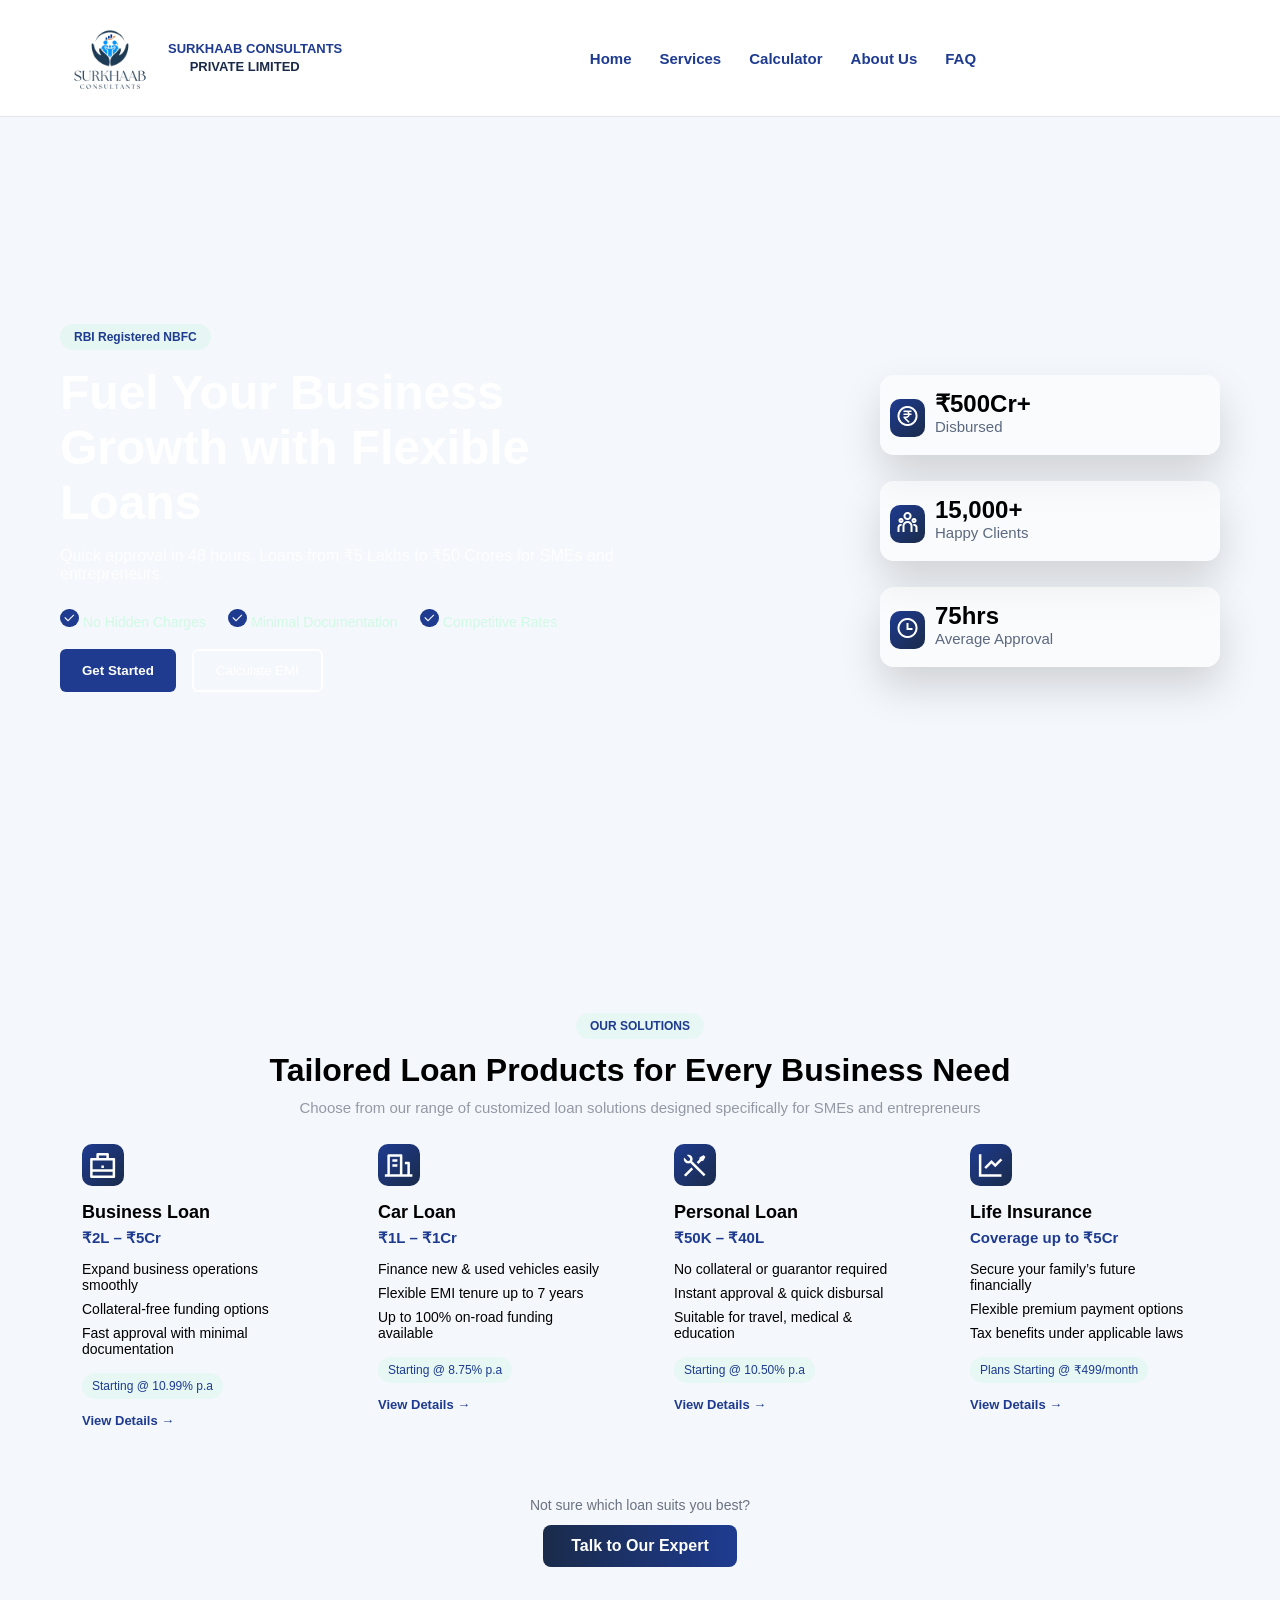
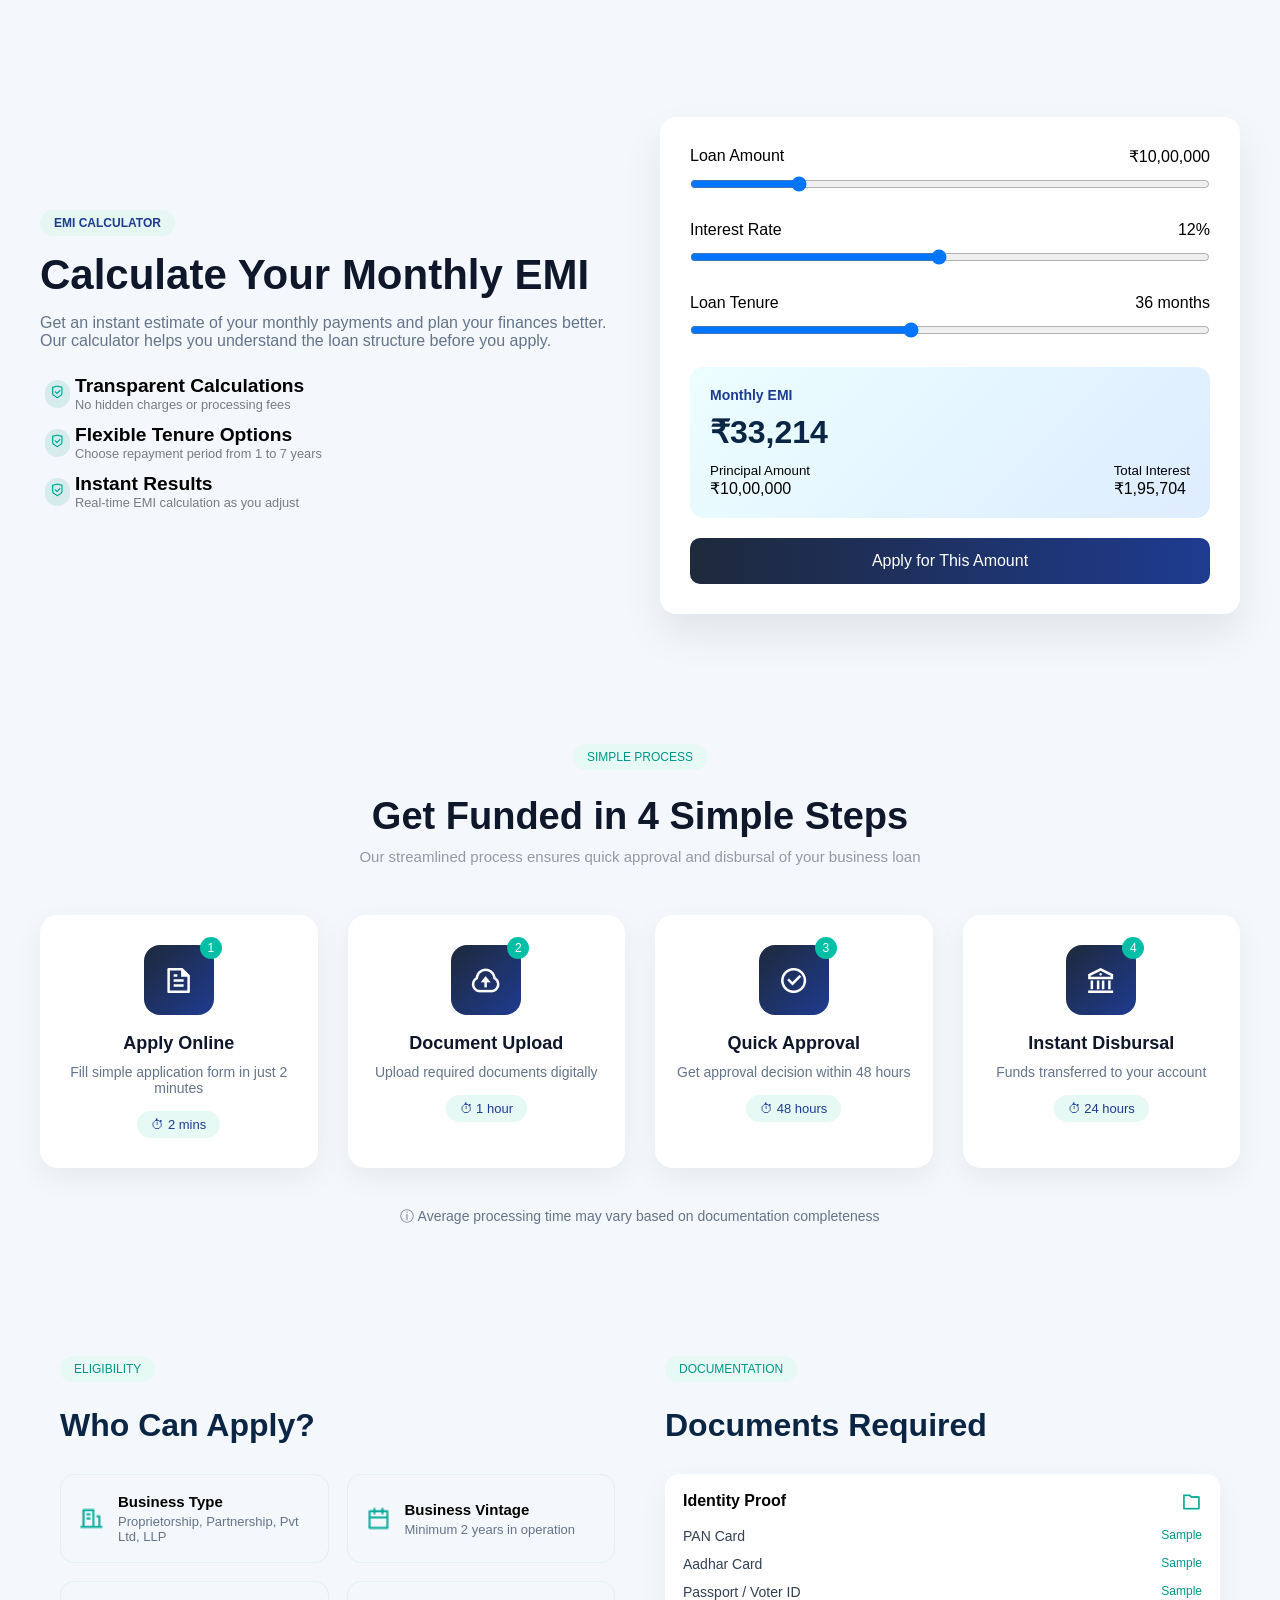
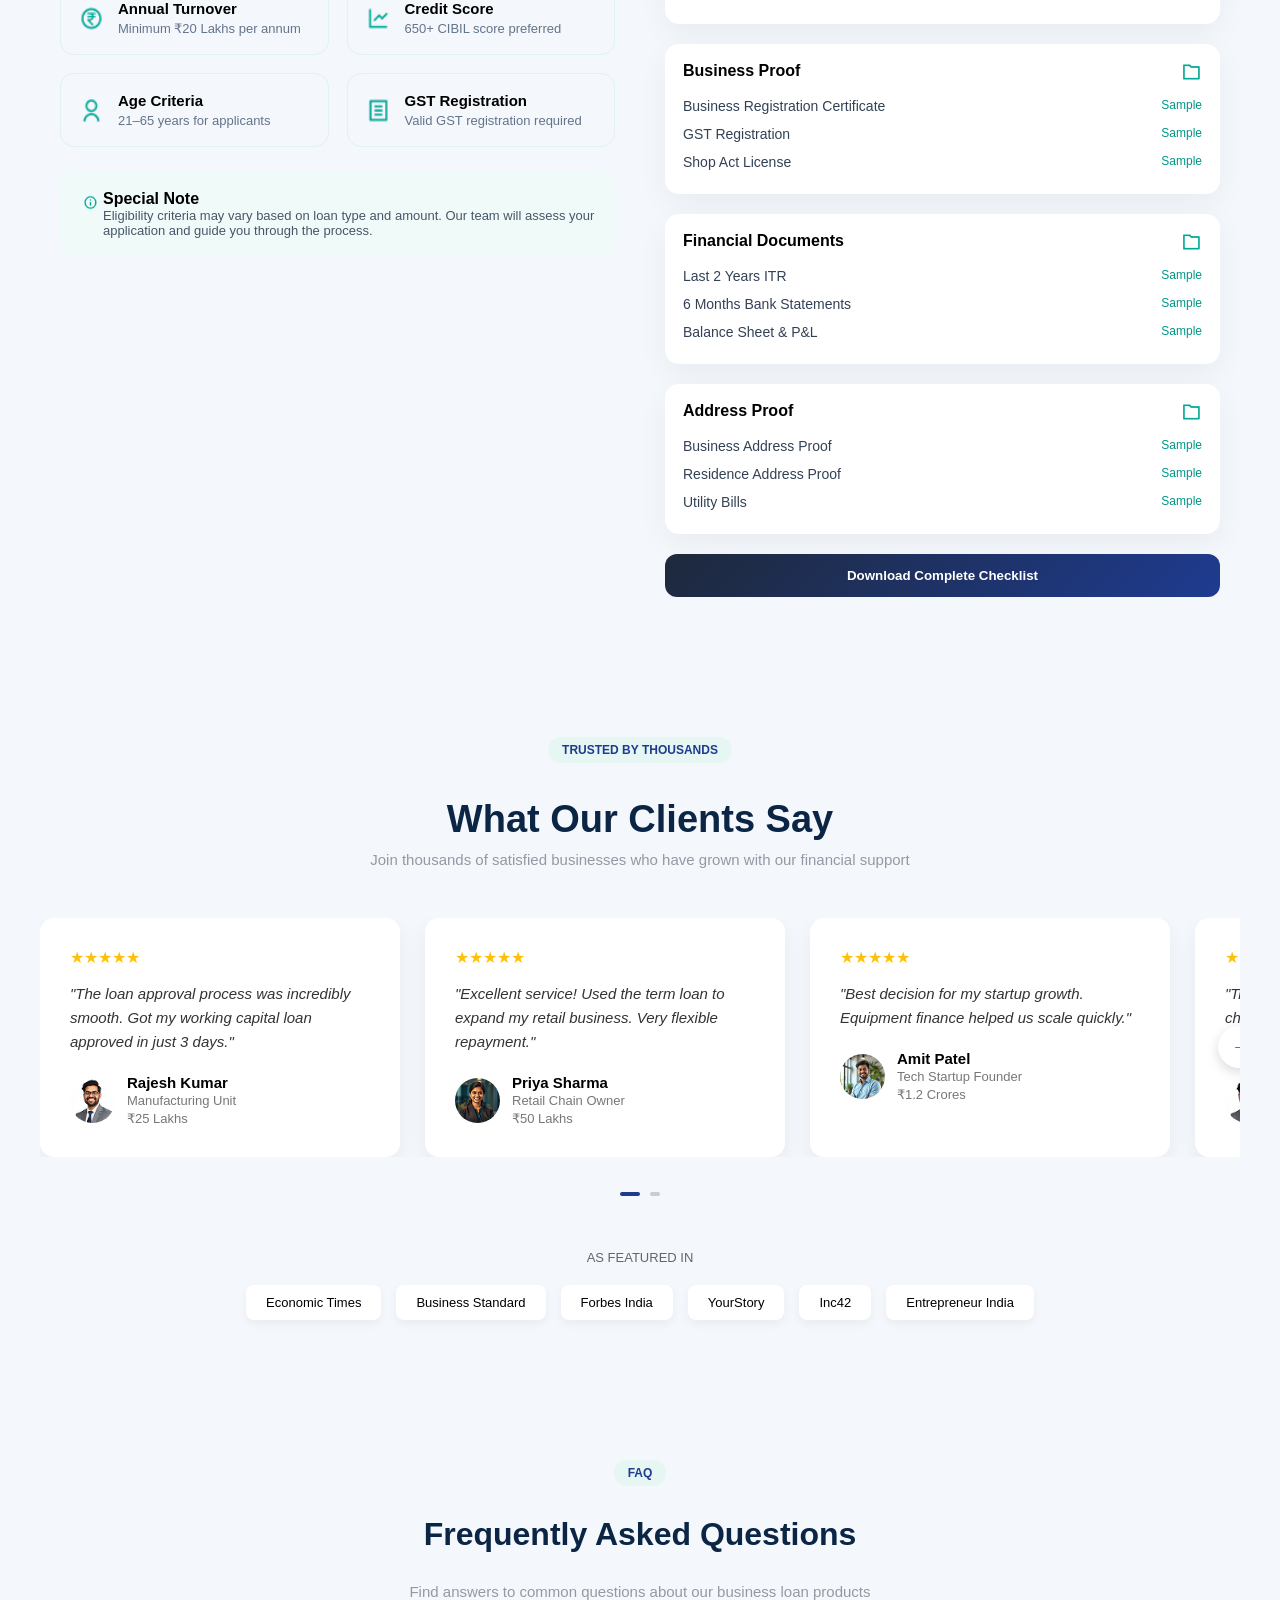
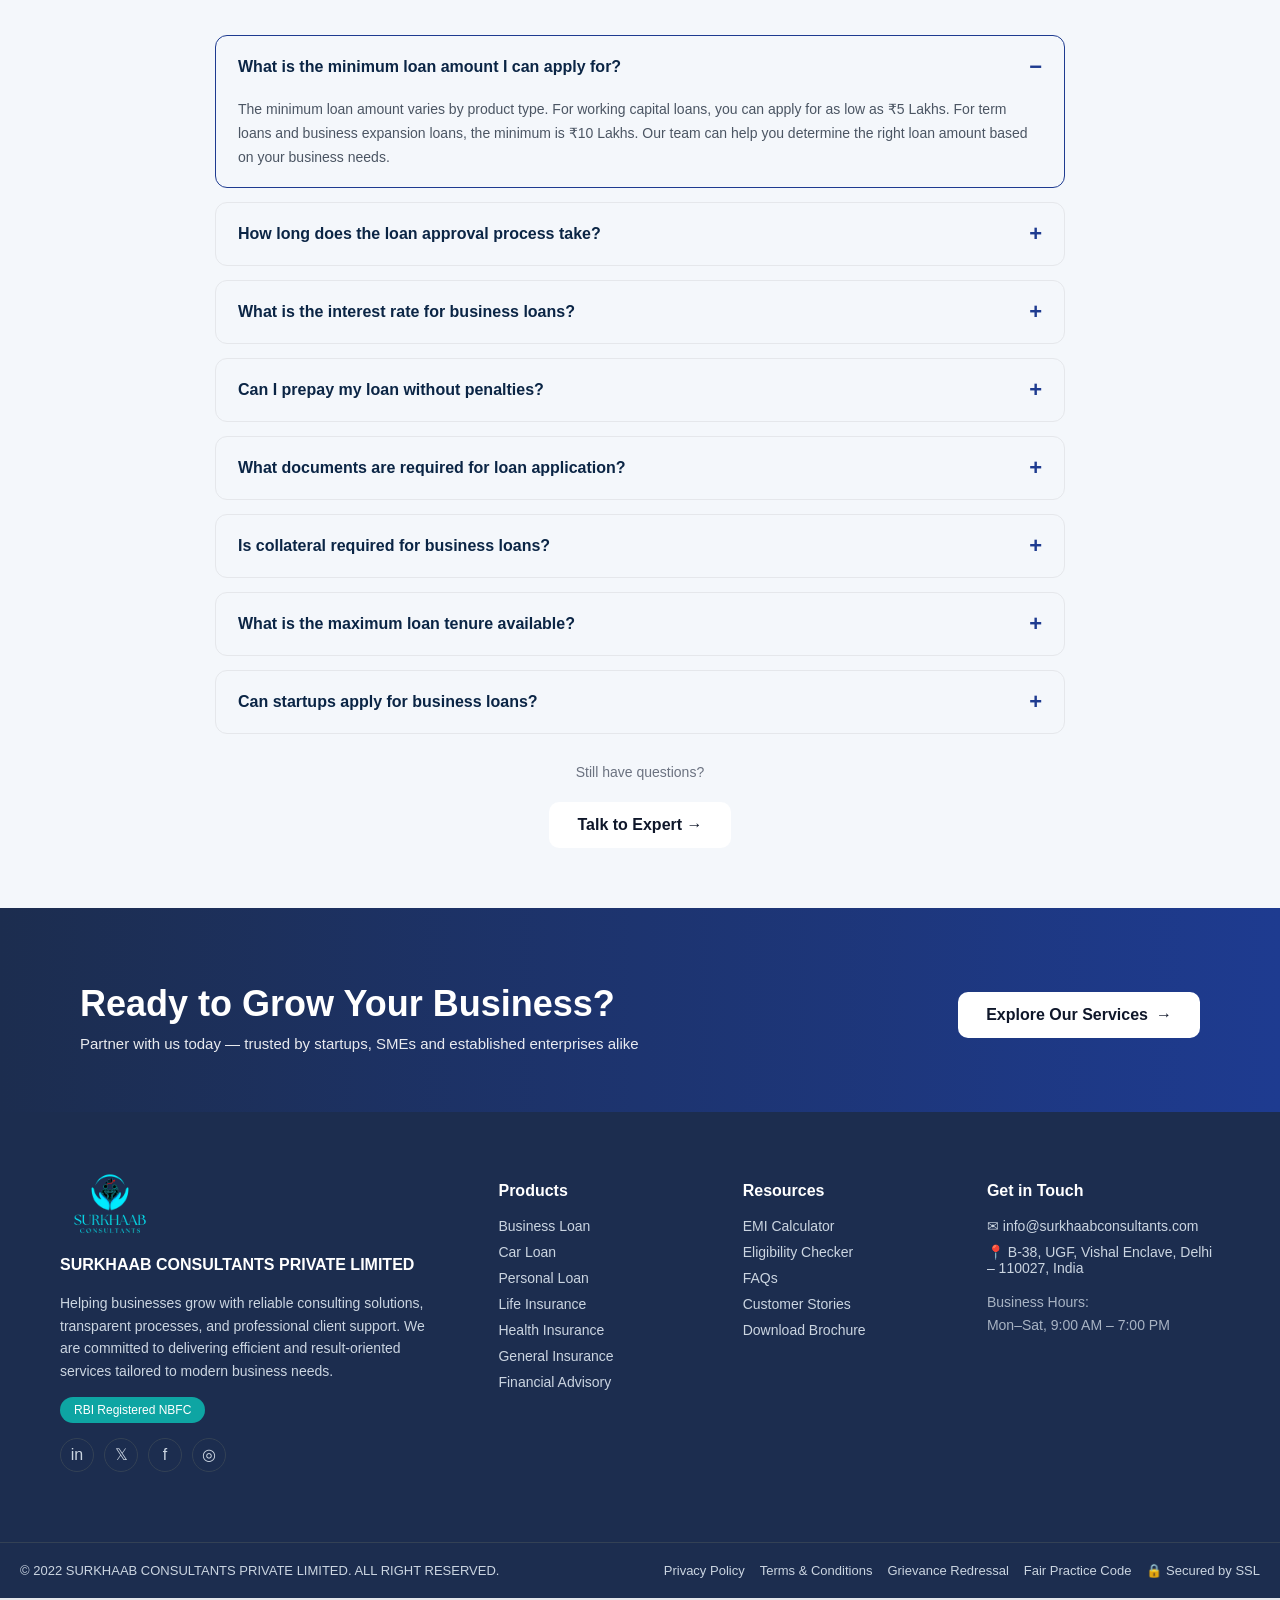
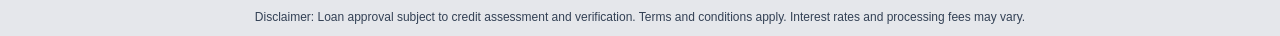
==== index.html @ 416f1494 "website deployed" ====
<!DOCTYPE html>
<html lang="en">
<head>
  <meta charset="UTF-8" />
  <meta name="viewport" content="width=device-width, initial-scale=1.0" />
  <!-- Primary SEO -->
  <title>Business Loans for SMEs in India | Quick Approval – Surkhaab Consultants</title>
  <meta name="description" content="Get instant business loans from ₹5 Lakhs to ₹50 Crores. RBI registered NBFC offering working capital, term loans & equipment finance with quick approval and minimal documentation." />
  <meta name="keywords" content="business loan, SME loan, working capital loan, term loan, equipment finance, RBI registered NBFC, instant business loan India" />
  <meta name="author" content="Surkhaab Consultants Private Limited" />
  <meta name="robots" content="index, follow" />

  <!-- Canonical -->
  <link rel="canonical" href="https://www.surkhaabconsultants.com/" />

  <!-- Open Graph (Facebook / LinkedIn) -->
  <meta property="og:title" content="Business Loans for SMEs | Quick Approval – Surkhaab Consultants" />
  <meta property="og:description" content="Flexible business loans with fast approval, competitive rates & transparent process. Apply online today." />
  <meta property="og:type" content="website" />
  <meta property="og:url" content="https://www.surkhaabconsultants.com/" />
  <meta property="og:image" content="https://www.surkhaabconsultants.com/img_res/Life_Insurance_1.png" />

  <!-- Twitter Card -->
  <meta name="twitter:card" content="summary_large_image" />
  <meta name="twitter:title" content="Business Loans for SMEs | Surkhaab Consultants" />
  <meta name="twitter:description" content="Loans from ₹5L to ₹50Cr with quick approval & minimal documents." />
  <meta name="twitter:image" content="https://www.surkhaabconsultants.com/img_res/Life_Insurance_1.png" />

  <link rel="icon" type="image/png" href="img_res/icons/Trust.png" />
  <link rel="apple-touch-icon" href="img_res/icons/Trust.png" />
  <link rel="stylesheet" href="style.css" />
</head>
<body>

<!-- NAVBAR -->
<header class="navbar">
  <div class="logo">
    <img src="img_res/Life_Insurance_Logo-removebg-preview.png" alt="Surkhaab Logo">
    <pre>SURKHAAB CONSULTANTS 
      <span>PRIVATE LIMITED</span></pre>
  </div>
  <nav class="nav-links" id="navLinks">
    <a href="index.html">Home</a>
    <a href="services.html">Services</a>
    <a href="index.html#emi-calculator">Calculator</a>
    <a href="about.html" >About Us</a>
    <a href="index.html#faq">FAQ</a>
  </nav>
  <div class="nav-actions"></div>
  <div class="menu-icon" onclick="toggleMenu()">☰</div>
</header>

<section class="hero">

  <!-- LEFT CONTENT -->
  <div class="hero-content">
    <span class="badge">RBI Registered NBFC</span>

    <h1>Fuel Your Business<br>Growth with Flexible Loans</h1>

    <p>
      Quick approval in 48 hours. Loans from ₹5 Lakhs to ₹50 Crores
      for SMEs and entrepreneurs.
    </p>

      <div class="features">
      <span><img class="tick-icon" src="img_res/icons/tick.png" alt="tick icon"> No Hidden Charges</span>
      <span><img class="tick-icon" src="img_res/icons/tick.png" alt="tick icon"> Minimal Documentation</span>
      <span><img class="tick-icon" src="img_res/icons/tick.png" alt="tick icon"> Competitive Rates</span>
    </div>
    <br>

    <div class="hero-buttons">
      <button class="btn-primary">Get Started</button>
      <a href="#emi-calculator">
        <button  class="btn-outline">Calculate EMI</button>
      </a>
      
    </div>

  
  </div>

  <!-- RIGHT STATS -->
  <div class="stats-wrapper">
  <div class="stat-card">
    <div class="stat-card-flex">
      <div class="stat-card-icon">
        <img src="img_res/icons/rupees.png" alt="Rupees icon">
      </div>
      <div class="stat-card-text">  <h2>₹500Cr+</h2>
        <p>Disbursed</p></div>
    </div>

    <div class="stat-popup">
      Total loan amount successfully disbursed
    </div>
  
  </div>

  <div class="stat-card">
    <div class="stat-card-flex">
      <div class="stat-card-icon">
        <img src="img_res/icons/peoples.png" alt="People icon">
      </div>
      <div class="stat-card-text">
      <h2>15,000+</h2>
      <p>Happy Clients</p></div>
    </div>

      <div class="stat-popup">Businesses funded across India</div>
    </div>


    <div class="stat-card">
    <div class="stat-card-flex">
      <div class="stat-card-icon">
        <img src="img_res/icons/clock.png" alt="Clock icon">
      </div>
      <div class="stat-card-text">
      <h2>75hrs</h2>
      <p>Average Approval</p></div>
    </div>

      <div class="stat-popup">Aerage time of approval</div>
    </div>
</div>
</section>
<!-- SOLUTIONS -->
<section class="solutions">

  <span class="section-badge">OUR SOLUTIONS</span>
  <h2>Tailored Loan Products for Every Business Need</h2>
  <p class="subtitle">
    Choose from our range of customized loan solutions designed specifically
    for SMEs and entrepreneurs
  </p>

  <div class="card-grid">

    <!-- CARD 1 -->
<a href="services.html" class="loan-card-link">
  <div class="loan-card">
    <div class="loan-icon">
      <img src="img_res/icons/work.png" alt="Work icon">
    </div>

    <h3>Business Loan</h3>
    <h4>₹2L – ₹5Cr</h4>

    <ul>
      <li>Expand business operations smoothly</li>
      <li>Collateral-free funding options</li>
      <li>Fast approval with minimal documentation</li>
    </ul>

    <span class="rate">Starting @ 10.99% p.a</span>
    <br>

    <span class="details">View Details →</span>

    <div class="hover-popup">
      Ideal for MSMEs, startups & business growth
    </div>
  </div>
</a>

<!-- CARD 2 -->
<a href="services.html" class="loan-card-link">
  <div class="loan-card">
    <div class="loan-icon">
      <img src="img_res/icons/bulding.png" alt="Building icon">
    </div>

    <h3>Car Loan</h3>
    <h4>₹1L – ₹1Cr</h4>

    <ul>
      <li>Finance new & used vehicles easily</li>
      <li>Flexible EMI tenure up to 7 years</li>
      <li>Up to 100% on-road funding available</li>
    </ul>

    <span class="rate">Starting @ 8.75% p.a</span>
    <br>

    <span class="details">View Details →</span>

    <div class="hover-popup">
      Drive home your dream car with easy EMIs
    </div>
  </div>
</a>

<!-- CARD 3 -->
<a href="services.html" class="loan-card-link">
  <div class="loan-card">
    <div class="loan-icon">
      <img src="img_res/icons/equipment.png" alt="Equipment icon">
    </div>

    <h3>Personal Loan</h3>
    <h4>₹50K – ₹40L</h4>

    <ul>
      <li>No collateral or guarantor required</li>
      <li>Instant approval & quick disbursal</li>
      <li>Suitable for travel, medical & education</li>
    </ul>

    <span class="rate">Starting @ 10.50% p.a</span>
    <br>

    <span class="details">View Details →</span>

    <div class="hover-popup">
      Meet personal financial needs without hassle
    </div>
  </div>
</a>

<!-- CARD 4 -->
<a href="services.html" class="loan-card-link">
  <div class="loan-card">
    <div class="loan-icon">
      <img src="img_res/icons/graph.png" alt="Graph icon">
    </div>

    <h3>Life Insurance</h3>
    <h4>Coverage up to ₹5Cr</h4>

    <ul>
      <li>Secure your family’s future financially</li>
      <li>Flexible premium payment options</li>
      <li>Tax benefits under applicable laws</li>
    </ul>

    <span class="rate">Plans Starting @ ₹499/month</span>
    <br>

    <span class="details">View Details →</span>

    <div class="hover-popup">
      Protect loved ones with comprehensive coverage
    </div>
  </div>
</a>
  </div>

  <p class="help-text">Not sure which loan suits you best?</p>
  <a href="mailto:info@surkhaabconsultants.com" class="expert-btn">Talk to Our Expert</a>

</section>

<!-- emi calculator -->

<section id="emi-calculator" class="emi-section">
  <div class="emi-container">

    <!-- LEFT CONTENT -->
    <div class="emi-left">
      <span class="badge">EMI CALCULATOR</span>
      <h1>Calculate Your Monthly EMI</h1>
      <p class="desc">
        Get an instant estimate of your monthly payments and plan your finances better. Our calculator helps you understand the loan structure before you apply.
      </p>

      <div class="features">
        <div class="features-card">
          <div class="features-icon"><img src="img_res/icons/shieldMark.png" alt="Shield icon"></div>
          <div class="features-text">
            <h5>Transparent Calculations</h5>
        <p>No hidden charges or processing fees</p>
          </div>
        </div>
      <div class="features-card">
          <div class="features-icon"><img src="img_res/icons/shieldMark.png" alt="Shield icon"></div>
          <div class="features-text">
            <h5>Flexible Tenure Options</h5>
        <p>Choose repayment period from 1 to 7 years</p>
          </div>
        </div>
        <div class="features-card">
          <div class="features-icon"><img src="img_res/icons/shieldMark.png" alt="Shield icon"></div>
          <div class="features-text">
            <h5>Instant Results</h5>
        <p>Real-time EMI calculation as you adjust</p>
          </div>
        </div>
      </div>
    </div>

    <!-- RIGHT CARD -->
    <div class="emi-card">

      <div class="slider-group">
        <label>Loan Amount <span id="loanAmountValue">₹10,00,000</span></label>
        <input type="range" min="" max="5000000" step="100" value="1000000" id="loanAmount">
      </div>

      <div class="slider-group">
        <label>Interest Rate <span id="interestValue">12%</span></label>
        <input type="range" min="1" max="24" step="0.1" value="12" id="interestRate">
      </div>

      <div class="slider-group">
        <label>Loan Tenure <span id="tenureValue">36 months</span></label>
        <input type="range" min="1" max="84" step="1" value="36" id="loanTenure">
      </div>

      <div class="result-box">
        <h3>Monthly EMI</h3>
        <h2 id="emiValue">₹33,214</h2>

        <div class="result-row">
          <div>
            <small>Principal Amount</small>
            <p id="principal">₹10,00,000</p>
          </div>
          <div>
            <small>Total Interest</small>
            <p id="totalInterest">₹1,95,704</p>
          </div>
        </div>
      </div>

      <button class="apply-btn">Apply for This Amount</button>

    </div>

  </div>
</section>
<!-- simple process -->
 <section class="process-section">
  <span class="tag">SIMPLE PROCESS</span>
  <h2>Get Funded in 4 Simple Steps</h2>
  <p class="subtitle">
    Our streamlined process ensures quick approval and disbursal of your business loan
  </p>

  <div class="steps-container">

    <div class="step-card">
      <div class="icon-box">
        <img src="img_res/icons/form.png" alt="Apply"/>
        <span class="step-num">1</span>
      </div>
      <h3>Apply Online</h3>
      <p>Fill simple application form in just 2 minutes</p>
      <span class="time">⏱ 2 mins</span>
    </div>

    <div class="step-card">
      <div class="icon-box">
        <img src="img_res/icons/cloud.png" alt="Upload"/>
        <span class="step-num">2</span>
      </div>
      <h3>Document Upload</h3>
      <p>Upload required documents digitally</p>
      <span class="time">⏱ 1 hour</span>
    </div>

    <div class="step-card">
      <div class="icon-box">
        <img src="img_res/icons/approve.png" alt="Approval"/>
        <span class="step-num">3</span>
      </div>
      <h3>Quick Approval</h3>
      <p>Get approval decision within 48 hours</p>
      <span class="time">⏱ 48 hours</span>
    </div>

    <div class="step-card">
      <div class="icon-box">
        <img src="img_res/icons/prefeitura_Digital.png" alt="Disbursal"/>
        <span class="step-num">4</span>
      </div>
      <h3>Instant Disbursal</h3>
      <p>Funds transferred to your account</p>
      <span class="time">⏱ 24 hours</span>
    </div>

  </div>

  <p class="note">
    ⓘ Average processing time may vary based on documentation completeness
  </p>
</section>

<!-- eligiblity & Documentation -->

<section id="eligibility" class="eligibility-docs">

  <!-- LEFT -->
  <div class="left">
    <span class="tag">ELIGIBILITY</span>
    <h2>Who Can Apply?</h2>

    <div class="grid">
      <div class="info-box">
        <img src="img_res/icons/building_green.png" alt="Building icon" />
        <div>
          <h4>Business Type</h4>
          <p>Proprietorship, Partnership, Pvt Ltd, LLP</p>
        </div>
      </div>

      <div class="info-box">
        <img src="img_res/icons/calender_green.png" alt="Calendar icon" />
        <div>
          <h4>Business Vintage</h4>
          <p>Minimum 2 years in operation</p>
        </div>
      </div>

      <div class="info-box">
        <img src="img_res/icons/rupees_green.png" alt="Rupees icon" />
        <div>
          <h4>Annual Turnover</h4>
          <p>Minimum ₹20 Lakhs per annum</p>
        </div>
      </div>

      <div class="info-box">
        <img src="img_res/icons/graph_green.png" alt="Graph icon" />
        <div>
          <h4>Credit Score</h4>
          <p>650+ CIBIL score preferred</p>
        </div>
      </div>

      <div class="info-box">
        <img src="img_res/icons/profile_green.png" alt="Profile icon" />
        <div>
          <h4>Age Criteria</h4>
          <p>21–65 years for applicants</p>
        </div>
      </div>

      <div class="info-box">
        <img src="img_res/icons/form_green.png" alt="Form icon" />
        <div>
          <h4>GST Registration</h4>
          <p>Valid GST registration required</p>
        </div>
      </div>
    </div>

    <div class="special-note">
       <img src="img_res/icons/info_green.png" alt="Info icon" />
      <div>
        <strong>Special Note</strong>
      <p>
        Eligibility criteria may vary based on loan type and amount.
        Our team will assess your application and guide you through the process.
      </p>
      </div>
    </div>
  </div>

  <!-- RIGHT -->
  <div class="right">
    <span class="tag">DOCUMENTATION</span>
    <h2>Documents Required</h2>

    <div class="doc-box">
      <div class="doc-head">
        <h4>Identity Proof</h4>
        <img src="img_res/icons/folder_green.png" alt="Folder icon">
      </div>
      <ul>
        <li>PAN Card <a>Sample</a></li>
        <li>Aadhar Card <a>Sample</a></li>
        <li>Passport / Voter ID <a>Sample</a></li>
      </ul>
    </div>

    <div class="doc-box">
      <div class="doc-head">
        <h4>Business Proof</h4>
        <img src="img_res/icons/folder_green.png" alt="Folder icon">
      </div>
      <ul>
        <li>Business Registration Certificate <a>Sample</a></li>
        <li>GST Registration <a>Sample</a></li>
        <li>Shop Act License <a>Sample</a></li>
      </ul>
    </div>

    <div class="doc-box">
      <div class="doc-head">
        <h4>Financial Documents</h4>
        <img src="img_res/icons/folder_green.png" alt="Folder icon">
      </div>
      <ul>
        <li>Last 2 Years ITR <a>Sample</a></li>
        <li>6 Months Bank Statements <a>Sample</a></li>
        <li>Balance Sheet & P&L <a>Sample</a></li>
      </ul>
    </div>

    <div class="doc-box">
      <div class="doc-head">
        <h4>Address Proof</h4>
        <img src="img_res/icons/folder_green.png" alt="Folder icon">
      </div>
      <ul>
        <li>Business Address Proof <a>Sample</a></li>
        <li>Residence Address Proof <a>Sample</a></li>
        <li>Utility Bills <a>Sample</a></li>
      </ul>
    </div>

    <button class="download-btn">Download Complete Checklist</button>
  </div>

</section>

<!-- clients -->
<section class="testimonials">
  <span class="badge">TRUSTED BY THOUSANDS</span>
  <h2>What Our Clients Say</h2>
  <p class="subtitle">
    Join thousands of satisfied businesses who have grown with our financial support
  </p>

  <div class="slider-container">
    <button class="nav prev">&#8592;</button>

    <div class="slider" id="slider"></div>

    <button class="nav next">&#8594;</button>
  </div>

  <div class="dots" id="dots"></div>

  <p class="featured">AS FEATURED IN</p>
  <div class="logos">
    <span>Economic Times</span>
    <span>Business Standard</span>
    <span>Forbes India</span>
    <span>YourStory</span>
    <span>Inc42</span>
    <span>Entrepreneur India</span>
  </div>
</section>

<!-- faq -->
 <section id="faq" class="faq-section">
  <span class="badge">FAQ</span>
  <h2>Frequently Asked Questions</h2>
  <p class="subtitle">
    Find answers to common questions about our business loan products
  </p>

  <div class="faq-container">

    <!-- FAQ ITEM -->
    <div class="faq-item active">
      <div class="faq-question">
        <h4>What is the minimum loan amount I can apply for?</h4>
        <span class="icon">−</span>
      </div>
      <div class="faq-answer">
        <p>
          The minimum loan amount varies by product type. For working capital loans,
          you can apply for as low as ₹5 Lakhs. For term loans and business expansion loans,
          the minimum is ₹10 Lakhs. Our team can help you determine the right loan amount
          based on your business needs.
        </p>
      </div>
    </div>

    <div class="faq-item">
      <div class="faq-question">
        <h4>How long does the loan approval process take?</h4>
        <span class="icon">+</span>
      </div>
      <div class="faq-answer">
        <p>
          Our streamlined process ensures quick approval. Once you submit your complete
          application with all required documents, you can expect an approval decision
          within 48 hours. After approval, funds are typically disbursed within 24 hours.
        </p>
      </div>
    </div>

    <div class="faq-item">
      <div class="faq-question">
        <h4>What is the interest rate for business loans?</h4>
        <span class="icon">+</span>
      </div>
      <div class="faq-answer">
        <p>
          Interest rates start from 11.5% p.a. and vary based on factors such as loan amount,
          tenure, business profile, credit score, and financial health.
        </p>
      </div>
    </div>

    <div class="faq-item">
      <div class="faq-question">
        <h4>Can I prepay my loan without penalties?</h4>
        <span class="icon">+</span>
      </div>
      <div class="faq-answer">
        <p>
          Yes, prepayment options are available. Charges (if any) depend on the loan product
          and tenure. Our team will clearly communicate applicable terms.
        </p>
      </div>
    </div>

    <div class="faq-item">
      <div class="faq-question">
        <h4>What documents are required for loan application?</h4>
        <span class="icon">+</span>
      </div>
      <div class="faq-answer">
        <p>
          Documents typically include identity proof, address proof, business registration,
          GST details, bank statements, and financial statements.
        </p>
      </div>
    </div>

    <div class="faq-item">
      <div class="faq-question">
        <h4>Is collateral required for business loans?</h4>
        <span class="icon">+</span>
      </div>
      <div class="faq-answer">
        <p>
          Some loan products are collateral-free, while others may require collateral
          depending on loan size and risk profile.
        </p>
      </div>
    </div>

    <div class="faq-item">
      <div class="faq-question">
        <h4>What is the maximum loan tenure available?</h4>
        <span class="icon">+</span>
      </div>
      <div class="faq-answer">
        <p>
          Loan tenure can range from 1 year to 7 years depending on the loan product.
        </p>
      </div>
    </div>

    <div class="faq-item">
      <div class="faq-question">
        <h4>Can startups apply for business loans?</h4>
        <span class="icon">+</span>
      </div>
      <div class="faq-answer">
        <p>
          Yes, startups with minimum operational history and financial stability
          can apply for eligible loan products.
        </p>
      </div>
    </div>

  </div>

  <p class="help-text">Still have questions?</p>
  <a href="mailto:info@surkhaabconsultants.com" class="cta-btn">Talk to Expert →</a>
</section>

<!-- CTA -->
<section class="cta-section">
  <div class="cta-content">
    <h2>Ready to Grow Your Business?</h2>
    <p>Partner with us today — trusted by startups, SMEs and established enterprises alike</p>
  </div>
  <div class="cta-action">
    <a href="services.html" class="cta-btn">Explore Our Services <span>→</span></a>
  </div>
</section>

<!-- FOOTER -->
<footer class="footer">
  <div class="footer-top">

    <!-- ABOUT -->
    <div class="footer-col">
      <img src="img_res/Life_Insurance_1.png" class="footer-logo" alt="Logo">
      <h4>SURKHAAB CONSULTANTS PRIVATE LIMITED</h4>
      <p>
        Helping businesses grow with reliable consulting solutions, transparent processes, and professional 
        client support. We are committed to delivering efficient and result-oriented services tailored to 
        modern business needs.
      </p>
      <span class="nbfc-badge">RBI Registered NBFC</span>

      <div class="social-icons">
        <a href="#">in</a>
        <a href="#">𝕏</a>
        <a href="#">f</a>
        <a href="#">◎</a>
      </div>
    </div>

    <!-- PRODUCTS -->
    <div class="footer-col">
      <h4>Products</h4>
      <ul>
        <li><a href="services.html">Business Loan</a></li>
        <li><a href="services.html">Car Loan</a></li>
        <li><a href="services.html">Personal Loan</a></li>
        <li><a href="services.html">Life Insurance</a></li>
        <li><a href="services.html">Health Insurance</a></li>
        <li><a href="services.html">General Insurance</a></li>
        <li><a href="services.html">Financial Advisory</a></li>
      </ul>
    </div>

    <!-- RESOURCES -->
    <div class="footer-col">
      <h4>Resources</h4>
      <ul>
        <li><a href="index.html#emi-calculator">EMI Calculator</a></li>
        <li><a href="#">Eligibility Checker</a></li>
        <li><a href="index.html#faq">FAQs</a></li>
        <li><a href="#">Customer Stories</a></li>
        <li><a href="#">Download Brochure</a></li>
      </ul>
    </div>

    <!-- CONTACT -->
    <div class="footer-col">
      <h4>Get in Touch</h4>
      <ul class="contact">
        <li><a href="mailto:info@surkhaabconsultants.com">✉ info@surkhaabconsultants.com</a></li>
        <li>📍 B-38, UGF, Vishal Enclave,
Delhi – 110027, India</li>
      </ul>

      <p class="hours">
        Business Hours:<br>
        Mon–Sat, 9:00 AM – 7:00 PM
      </p>
    </div>

  </div>

  <!-- FOOTER BOTTOM -->
  <div class="footer-bottom">
    <p>© 2022 SURKHAAB CONSULTANTS PRIVATE LIMITED. ALL RIGHT RESERVED.</p>

    <div class="footer-links">
      <a href="privacy-policy.html">Privacy Policy</a>
      <a href="services.html?service=advisory">Terms & Conditions</a>
      <a href="#">Grievance Redressal</a>
      <a href="#">Fair Practice Code</a>
      <span>🔒 Secured by SSL</span>
    </div>
  </div>

  <div class="disclaimer">
    Disclaimer: Loan approval subject to credit assessment and verification.
    Terms and conditions apply. Interest rates and processing fees may vary.
  </div>
</footer>




<script src="script.js"></script>
<script src="emicalculator.js"></script>
<script src="testimonial.js"></script>
<script src="faq.js"></script>
</body>
</html>
---- style.css ----
:root {
  --primary-color: #1e3b90;
  --secondary-color: #1a2b4a;
  
  --white: #ffffff;
  --black:#000000;
}

/* RESET */
* {
  margin: 0;
  padding: 0;
  box-sizing: border-box;
  font-family: "Segoe UI", sans-serif;
}

body {
  background: #f4f7fb;
}

/* NAVBAR */
    .navbar {
      padding: 8px 60px;
      display: flex; align-items: center; justify-content: space-between;
      position: sticky; top: 0; z-index: 1000;
      backdrop-filter: blur(6px);
      background: rgba(255,255,255,0.95);
      box-shadow: 0 1px 0 rgba(0,0,0,0.07);
    }
    .logo { color: var(--primary-color); font-size: 18px; font-weight: 700; display: flex; align-items: center; gap: 8px; }
    .logo img { width: 100px; }
    .logo pre { font-family: "Segoe UI", sans-serif; font-size: 13px; line-height: 1.4; }
    .logo span { color: var(--secondary-color); }
    .nav-links { display: flex; align-items: center; }
    .nav-links a { color: var(--primary-color); margin: 0 14px; text-decoration: none; font-size: 15px; font-weight: 600; transition: color 0.3s; }
    .nav-links a:hover { color: var(--secondary-color); }
    .nav-links a.active { border-bottom: 2px solid var(--primary-color); padding-bottom: 2px; }
    .nav-actions { display: flex; gap: 16px; }
    .menu-icon { display: none; font-size: 26px; color: var(--primary-color); cursor: pointer; }
    @media (max-width: 900px) {
      .navbar { padding: 8px 24px; }
      .nav-links { position: absolute; top: 70px; left: 0; width: 100%; background: var(--white); flex-direction: column; align-items: center; display: none; padding: 20px 0; box-shadow: 0 8px 20px rgba(0,0,0,0.1); }
      .nav-links a { margin: 12px 0; font-size: 16px; }
      .nav-links.active { display: flex; }
      .nav-actions { display: none; }
      .menu-icon { display: block; }
    }

/* HERO */
.hero {
  min-height: 90vh;
  background: linear-gradient(
      rgba(0, 0, 0, 0.5)
    ),
    url("img_res/hero.jpg")
      center/cover no-repeat;

  padding: 80px 60px;
  display: flex;
  justify-content: space-between;
  align-items: center;
  color: white;
}

.hero-content {
  max-width: 600px;
}

.badge {
  background: var(--primary-color);
  padding: 6px 14px;
  border-radius: 20px;
  display: inline-block;
  margin-bottom: 20px;
  font-size: 14px;
}

.hero h1 {
  font-size: 48px;
  margin-bottom: 16px;
}

.hero p {
  opacity: 0.9;
  margin-bottom: 26px;
}

.hero-buttons {
  display: flex;
  gap: 16px;
  margin-bottom: 26px;
}

.btn-primary {
  background: var(--primary-color);
  color: white;
  padding: 12px 22px;
  border-radius: 6px;
  border: none;
  font-weight: 600;
}

.btn-outline {
  background: transparent;
  border: 2px solid white;
  color: white;
  padding: 12px 22px;
  border-radius: 6px;
}

.features span {
  margin-right: 18px;
  font-size: 14px;
  color: #d1fae5;
}

.features .tick-icon{
    background-color: var(--primary-color);
    border-radius: 10px;
    padding: 2px;
    align-items: center;
}

/*  STATS  */
.stats-wrapper {
  display: flex;
  flex-direction: column;
  gap: 26px;
}

.stat-card {
 background-color:#ffffff80 ;
  color: var(--secondary-color);
  width: 340px;
  height: 80px;
  border-radius: 14px;
  position: relative;
  box-shadow: 0 20px 40px rgba(0, 0, 0, 0.15);
  transition: transform 0.3s ease;
}

.stat-card:hover {
  transform: translateY(-6px);
}

.stat-card-flex{
    display: flex;
    justify-content: start;
    align-items: center;
}

.stat-card-icon{
     background: linear-gradient(
    135deg,
    var(--primary-color),
    var(--secondary-color)
  );
    padding: 5px;
    margin: 10px;
    border-radius: 10px;
}

/* .stat-card-text{
    padding: 5px;
    margin-top: 15px;

} */
.stat-card h2 {
  font-size: 1.5rem;
  margin-bottom: -0px;
  color: var(--black);
}

.stat-card p {
  font-size: 1rem;
  opacity: 0.7;
}

/* POPUP */
.stat-popup {
  position: absolute;
}

.stat-card-icon{
    background-color: var(--primary-color);
}

.stat-card h3 {
  font-size: 30px;
  color: var(--primary-color);
}

.stat-card p {
  font-size: 15px;
  opacity: 0.7;
}

/* POPUP */
.stat-popup {
  position: absolute;
  right: 105%;
  top: 50%;
  transform: translateY(-50%);
  background: var(--secondary-color);
  color: white;
  padding: 10px 14px;
  border-radius: 8px;
  font-size: 13px;
  white-space: nowrap;
  opacity: 0;
  pointer-events: none;
  transition: 0.3s;
}

.stat-card:hover .stat-popup {
  opacity: 1;
}


/* solution */

/* SECTION */
.solutions {
  text-align: center;
  padding: 90px 60px;
}

.section-badge {
  background: #e6f7f4;
  color: var(--primary-color);
  padding: 6px 14px;
  border-radius: 20px;
  font-size: 12px;
  font-weight: 600;
}

.solutions h2 {
  margin: 18px 0 10px;
  font-size: 32px;
  color: var(--secondary);
}

.subtitle {
  font-size: 15px;
  opacity: 0.7;
  max-width: 650px;
  margin: 0 auto 50px;
}

/* GRID */
.card-grid {
  display: grid;
  grid-template-columns: repeat(4, 1fr);
  gap: 24px;
  margin-bottom: 40px;
}

/* CARD */
a{
  text-decoration: none;
  color: inherit;
  display: block;
}
.loan-card {
  background: var(--light);
  border-radius: 14px;
  padding: 28px 22px;
  text-align: left;
  position: relative;
  transition: transform 0.3s ease, box-shadow 0.3s ease;
}

.loan-card:hover {
  transform: translateY(-8px);
  box-shadow: 0 25px 45px rgba(0, 0, 0, 0.1);
}

.loan-icon {
  background: linear-gradient(
    135deg,
    var(--primary-color),
    var(--secondary-color)
  );
  width: 42px;
  height: 42px;
  border-radius: 10px;
  display: flex;
  align-items: center;
  justify-content: center;
  margin-bottom: 16px;
  font-size: 20px;
}

.loan-card h3 {
  font-size: 18px;
  margin-bottom: 6px;
  color: var(--secondary);
}

.loan-card h4 {
  font-size: 15px;
  color: var(--primary-color);
  margin-bottom: 14px;
}

.loan-card ul {
  list-style: none;
  font-size: 14px;
  margin-bottom: 16px;
}

.loan-card ul li {
  margin-bottom: 8px;
}

.rate {
  background: #e6f7f4;
  color: var(--primary-color);
  padding: 6px 10px;
  font-size: 12px;
  border-radius: 20px;
  display: inline-block;
  margin-bottom: 12px;
}

.details {
  display: inline-block;
  font-size: 13px;
  color: var(--primary-color);
  text-decoration: none;
  font-weight: 600;
}

/* HOVER POPUP */
.hover-popup {
  position: absolute;
  bottom: 110%;
  left: 50%;
  transform: translateX(-50%);
  background: var(--secondary);
  color: white;
  padding: 10px 14px;
  border-radius: 8px;
  font-size: 13px;
  white-space: nowrap;
  opacity: 0;
  pointer-events: none;
  transition: 0.3s ease;
}

.loan-card:hover .hover-popup {
  opacity: 1;
}

/* FOOTER CTA */
.help-text {
  margin-bottom: 12px;
  font-size: 14px;
}

.expert-btn {
  display: inline-block;
  background: linear-gradient(
    to right,
    var(--secondary-color),
    var(--primary-color)
  );
  color: white;
  border: none;
  padding: 12px 28px;
  border-radius: 8px;
  font-weight: 600;
  text-decoration: none;
  cursor: pointer;
}

/* RESPONSIVE */
@media (max-width: 1000px) {
  .card-grid {
    grid-template-columns: repeat(2, 1fr);
  }
}

@media (max-width: 600px) {
  .card-grid {
    grid-template-columns: 1fr;
  }
}


/* emi calculator */

.emi-section {
  padding: 60px 20px;
}

.emi-container {
  max-width: 1200px;
  margin: auto;
  display: grid;
  grid-template-columns: 1fr 1fr;
  gap: 40px;
  align-items: center;
}

.badge {
  background: #e0f7f4;
  color: (var(--primary-color));
  padding: 6px 14px;
  border-radius: 20px;
  font-size: 12px;
  display: inline-block;
  margin-bottom: 15px;
}

.emi-left h1 {
  font-size: 42px;
  margin-bottom: 15px;
  color: #0f172a;
}

.desc {
  color: #64748b;
  margin-bottom: 25px;
}
.features-card{
  display: flex;
  align-items: flex-start;
}
.features-icon{
  margin: 5px;
  background-color:#00968820;
  border-radius: 50px;
  padding: 5px;
}
.features h5 {
  font-size: 1.2rem;
  color: #000000;

}
.features p {
  font-size: 0.8rem;
  margin-bottom: 12px;
  list-style: none;
  color: #00000080;
}

.emi-card {
  background: #fff;
  padding: 30px;
  border-radius: 16px;
  box-shadow: 0 20px 40px rgba(0,0,0,0.08);
}

.slider-group {
  margin-bottom: 25px;
}

.slider-group label {
  display: flex;
  justify-content: space-between;
  font-weight: 500;
  margin-bottom: 10px;
}

input[type="range"] {
  width: 100%;
}

.result-box {
  background: linear-gradient(135deg, #ecfeff, #deecff);
  padding: 20px;
  border-radius: 14px;
  margin-top: 20px;
}

.result-box h3 {
  font-size: 14px;
  color: var(--primary-color);
}

.result-box h2 {
  font-size: 32px;
  margin: 10px 0;
}

.result-row {
  display: flex;
  justify-content: space-between;
  margin-top: 10px;
}

.apply-btn {
  width: 100%;
  margin-top: 20px;
  padding: 14px;
  background: linear-gradient(90deg, #1e293b, var(--primary-color));
  color: white;
  border: none;
  border-radius: 10px;
  font-size: 16px;
  cursor: pointer;
  transition: 0.3s;
}

.apply-btn:hover {
  opacity: 0.9;
}

@media(max-width: 900px) {
  .emi-container {
    grid-template-columns: 1fr;
  }
}

/* simple process */

.process-section {
  padding: 70px 20px;
  text-align: center;
}

.tag {
  display: inline-block;
  background: #e6f9f5;
  color: var(--primary-color);
  padding: 6px 14px;
  border-radius: 20px;
  font-size: 12px;
  margin-bottom: 15px;
}

.process-section h2 {
  font-size: 38px;
  color: #0f172a;
  margin-bottom: 10px;
}

.subtitle {
  color: #64748b;
  max-width: 600px;
  margin: auto;
}

.steps-container {
  margin-top: 50px;
  display: grid;
  grid-template-columns: repeat(4, 1fr);
  gap: 30px;
  max-width: 1200px;
  margin-inline: auto;
}

.step-card {
  background: #fff;
  padding: 30px 20px;
  border-radius: 18px;
  box-shadow: 0 10px 30px rgba(0,0,0,0.06);
  transition: 0.3s ease;
}

.step-card:hover {
  transform: translateY(-8px);
  box-shadow: 0 20px 40px rgba(0,0,0,0.1);
}

.icon-box {
  width: 70px;
  height: 70px;
  background: linear-gradient(135deg, #1e293b, var(--primary-color));
  border-radius: 16px;
  margin: auto;
  display: flex;
  align-items: center;
  justify-content: center;
  position: relative;
}

.icon-box img {
  width: 32px;
}

.step-num {
  position: absolute;
  top: -8px;
  right: -8px;
  background: #00bfa6;
  color: white;
  font-size: 12px;
  width: 22px;
  height: 22px;
  border-radius: 50%;
  display: flex;
  align-items: center;
  justify-content: center;
}

.step-card h3 {
  margin: 18px 0 10px;
  font-size: 18px;
  color: #0f172a;
}

.step-card p {
  color: #64748b;
  font-size: 14px;
  margin-bottom: 15px;
}

.time {
  display: inline-block;
  background: #e6f9f5;
  color: var(--primary-color);
  padding: 6px 14px;
  border-radius: 20px;
  font-size: 13px;
}

.note {
  margin-top: 40px;
  color: #64748b;
  font-size: 14px;
}

@media (max-width: 1024px) {
  .steps-container {
    grid-template-columns: repeat(2, 1fr);
  }
}

@media (max-width: 600px) {
  .steps-container {
    grid-template-columns: 1fr;
  }

  .process-section h2 {
    font-size: 28px;
  }
}

/* eligiblity & documentation */
.eligibility-docs {
  max-width: 1200px;
  margin: auto;
  padding: 60px 20px;
  display: grid;
  grid-template-columns: 1fr 1fr;
  gap: 50px;
}

.tag {
  display: inline-block;
  background: #e6f9f5;
  color: #009688;
  padding: 6px 14px;
  border-radius: 20px;
  font-size: 12px;
  margin-bottom: 10px;
}

h2 {
  font-size: 30px;
  margin-bottom: 30px;
  color: #0f172a;
}

.grid {
  display: grid;
  grid-template-columns: repeat(2, 1fr);
  gap: 18px;
}

.info-box {
  display: flex;
  align-items: center;
  gap: 14px;
  padding: 18px;
  border: 1px solid #e2f2ef;
  border-radius: 14px;
}

.info-box img {
  width: 25px;
  height: 25px;
}

.info-box h4 {
  font-size: 15px;
  margin-bottom: 4px;
}

.info-box p {
  font-size: 13px;
  color: #64748b;
}

.special-note {
  display: flex;
  margin-top: 25px;
  background: #f0fbf9;
  padding: 18px;
  border-radius: 14px;
}
.special-note img {
  width: 25px;
  height: 25px;
  padding: 5px;
}

.special-note p {
  font-size: 13px;
  color: #475569;
}

.doc-box {
  background: #fff;
  border-radius: 14px;
  padding: 18px;
  box-shadow: 0 10px 30px rgba(0,0,0,0.05);
  margin-bottom: 20px;
}

.doc-head {
  display: flex;
  justify-content: space-between;
  margin-bottom: 10px;
}

.doc-box ul {
  list-style: none;
}

.doc-box li {
  font-size: 14px;
  color: #334155;
  padding: 6px 0;
  display: flex;
  justify-content: space-between;
}

.doc-box a {
  color: #009688;
  font-size: 12px;
  cursor: pointer;
}

.download-btn {
  width: 100%;
  padding: 14px;
  background: linear-gradient(135deg, #1e293b, var(--primary-color));
  border: none;
  color: #fff;
  font-weight: 600;
  border-radius: 12px;
  cursor: pointer;
}

@media (max-width: 900px) {
  .eligibility-docs {
    grid-template-columns: 1fr;
  }
}


/* clients */
.testimonials {
  text-align: center;
  padding: 80px 40px;
}

.badge {
  background: #dff5ec;
  color: var(--primary-color);
  padding: 6px 16px;
  border-radius: 20px;
  font-size: 12px;
  font-weight: 600;
}

.testimonials h2 {
  font-size: 38px;
  margin: 20px 0 10px;
  color: #0b2545;
}

.subtitle {
  max-width: 700px;
  margin: auto;
  color: #555;
}

.slider-container {
  position: relative;
  margin-top: 50px;
  overflow: hidden;
}

.slider {
  display: flex;
  gap: 25px;
  transition: transform 0.5s ease;
}

.card {
  background: #fff;
  min-width: 360px;
  padding: 30px;
  border-radius: 14px;
  box-shadow: 0 8px 20px rgba(0,0,0,0.06);
  text-align: left;
}

.stars {
  color: #ffc107;
  margin-bottom: 15px;
}

.review {
  font-style: italic;
  font-size: 15px;
  line-height: 1.6;
  color: #333;
}

.user {
  display: flex;
  align-items: center;
  margin-top: 20px;
}

.user img {
  width: 45px;
  height: 45px;
  border-radius: 50%;
  margin-right: 12px;
}

.user h4 {
  font-size: 15px;
}

.user span {
  font-size: 13px;
  color: #777;
}

.amount {
  color: var(--primary-color);
  font-size: 13px;
}

.nav {
  position: absolute;
  top: 45%;
  background: #fff;
  border: none;
  width: 42px;
  height: 42px;
  border-radius: 50%;
  box-shadow: 0 4px 12px rgba(0,0,0,0.15);
  cursor: pointer;
}

.prev { left: -20px; }
.next { right: -20px; }

.dots {
  margin-top: 25px;
}

.dots span {
  width: 10px;
  height: 4px;
  background: #ccc;
  display: inline-block;
  margin: 0 5px;
  border-radius: 4px;
}

.dots .active {
  background: var(--primary-color);
  width: 20px;
}

.featured {
  margin-top: 50px;
  font-size: 13px;
  color: #666;
}

.logos {
  margin-top: 20px;
  display: flex;
  justify-content: center;
  gap: 15px;
  flex-wrap: wrap;
}

.logos span {
  background: #fff;
  padding: 10px 20px;
  border-radius: 8px;
  font-size: 13px;
  box-shadow: 0 4px 10px rgba(0,0,0,0.05);
}

/* faq */

.faq-section {
  max-width: 850px;
  margin: 60px auto;
  text-align: center;
}

.badge {
  background: #e6f7f3;
  color: var(--primary-color);
  padding: 6px 14px;
  border-radius: 20px;
  font-size: 12px;
  font-weight: 600;
}

h2 {
  margin-top: 15px;
  font-size: 32px;
  color: #0b2545;
}

.subtitle {
  margin-top: 10px;
  color: #6b7280;
  font-size: 15px;
}

.faq-container {
  margin-top: 35px;
  text-align: left;
}

.faq-item {
  border: 1px solid #e5e7eb;
  border-radius: 12px;
  margin-bottom: 14px;
  overflow: hidden;
  transition: 0.3s;
}

.faq-item.active {
  border-color: var(--primary-color);
}

.faq-question {
  padding: 18px 22px;
  display: flex;
  justify-content: space-between;
  align-items: center;
  cursor: pointer;
}

.faq-question h4 {
  font-size: 16px;
  color: #0b2545;
}

.icon {
  font-size: 22px;
  color: var(--primary-color);
  font-weight: bold;
}

.faq-answer {
  max-height: 0;
  overflow: hidden;
  padding: 0 22px;
  transition: max-height 0.4s ease, padding 0.4s ease;
}

.faq-item.active .faq-answer {
  max-height: 300px;
  padding: 0 22px 18px;
}

.faq-answer p {
  font-size: 14px;
  color: #4b5563;
  line-height: 1.7;
}

.help-text {
  margin-top: 30px;
  color: #6b7280;
}

.cta-btn {
  margin-top: 10px;
  background: linear-gradient(90deg, #0b2545, var(--primary-color));
  color: #fff;
  border: none;
  padding: 12px 22px;
  border-radius: 8px;
  cursor: pointer;
  font-weight: 600;
}


/* CTA */
.cta-section {
  background: linear-gradient(90deg, #1c2d4f, var(--primary-color));
  padding: 60px 80px;
  display: flex;
  justify-content: space-between;
  align-items: center;
  color: #fff;
}

.cta-content h2 {
  font-size: 36px;
  margin-bottom: 10px;
  color: var(--white);
}

.cta-content p {
  font-size: 15px;
  opacity: 0.9;
}

.cta-btn {
  background: #ffffff;
  color: #0f172a;
  padding: 14px 28px;
  border-radius: 10px;
  font-weight: 600;
  text-decoration: none;
  display: inline-flex;
  align-items: center;
  gap: 8px;
  transition: all 0.3s ease;
}

.cta-btn:hover {
  background: #0f172a;
  color: #ffffff;
  transform: translateY(-2px);
}

.cta-call {
  margin-top: 10px;
  font-size: 13px;
}

.cta-call a {
  color: #ffffff;
  text-decoration: underline;
}

/* FOOTER */
.footer {
  background: #1c2d4f;
  color: #cbd5e1;
}

.footer-top {
  max-width: 1200px;
  margin: auto;
  padding: 70px 20px;
  display: grid;
  grid-template-columns: 2fr 1fr 1fr 1.2fr;
  gap: 50px;
}

.footer-logo {
  width: 100px;
  margin-top: -30px;
}

.footer-col h4 {
  color: #ffffff;
  margin-bottom: 18px;
}

.footer-col p {
  font-size: 14px;
  line-height: 1.6;
}

.footer-col ul {
  list-style: none;
}

.footer-col ul li {
  margin-bottom: 10px;
  font-size: 14px;
}

.footer-col ul li a {
  color: #cbd5e1;
  text-decoration: none;
  transition: color 0.3s;
}

.footer-col ul li a:hover {
  color: #0ea5a3;
}

/* BADGE */
.nbfc-badge {
  display: inline-block;
  background: #0ea5a3;
  color: #ffffff;
  padding: 6px 14px;
  border-radius: 20px;
  font-size: 12px;
  margin: 15px 0;
}

/* SOCIAL */
.social-icons {
  display: flex;
  gap: 10px;
}

.social-icons a {
  width: 34px;
  height: 34px;
  border: 1px solid #334155;
  border-radius: 50%;
  display: flex;
  align-items: center;
  justify-content: center;
  color: #cbd5e1;
  text-decoration: none;
  transition: all 0.3s;
}

.social-icons a:hover {
  background: #0ea5a3;
  border-color: #0ea5a3;
  color: #ffffff;
}

/* CONTACT */
.contact li {
  margin-bottom: 10px;
}

.hours {
  font-size: 13px;
  margin-top: 15px;
  opacity: 0.8;
}

/* FOOTER BOTTOM */
.footer-bottom {
  border-top: 1px solid #334155;
  padding: 20px;
  display: flex;
  justify-content: space-between;
  align-items: center;
  font-size: 13px;
}

.footer-links {
  display: flex;
  gap: 15px;
}

.footer-links a {
  color: #cbd5e1;
  text-decoration: none;
  transition: color 0.3s;
}

.footer-links a:hover {
  color: #0ea5a3;
}

/* DISCLAIMER */
.disclaimer {
  background: #e5e7eb;
  color: #334155;
  font-size: 12px;
  padding: 12px;
  text-align: center;
}

/* RESPONSIVE */
@media (max-width: 900px) {
  .cta-section {
    flex-direction: column;
    text-align: center;
    gap: 20px;
  }

  .footer-top {
    grid-template-columns: 1fr;
  }

  .footer-bottom {
    flex-direction: column;
    gap: 10px;
    text-align: center;
  }
}
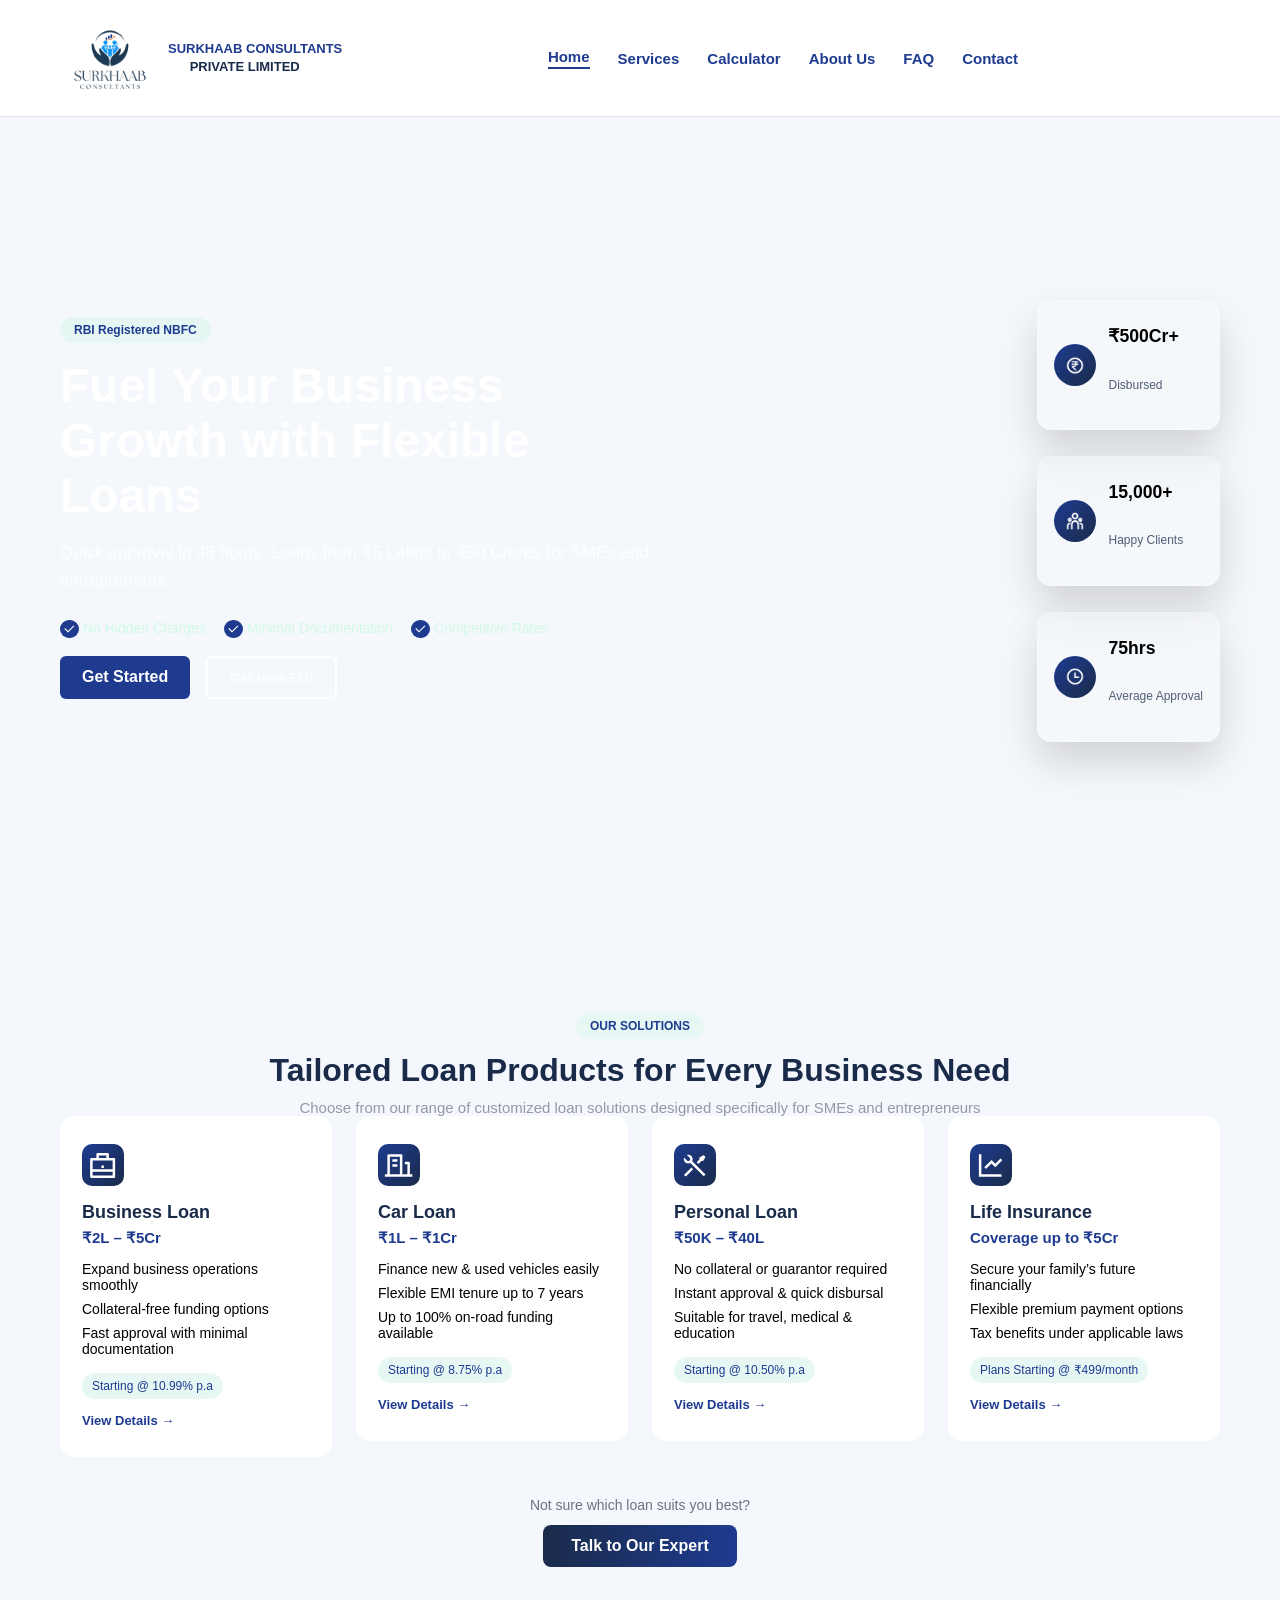
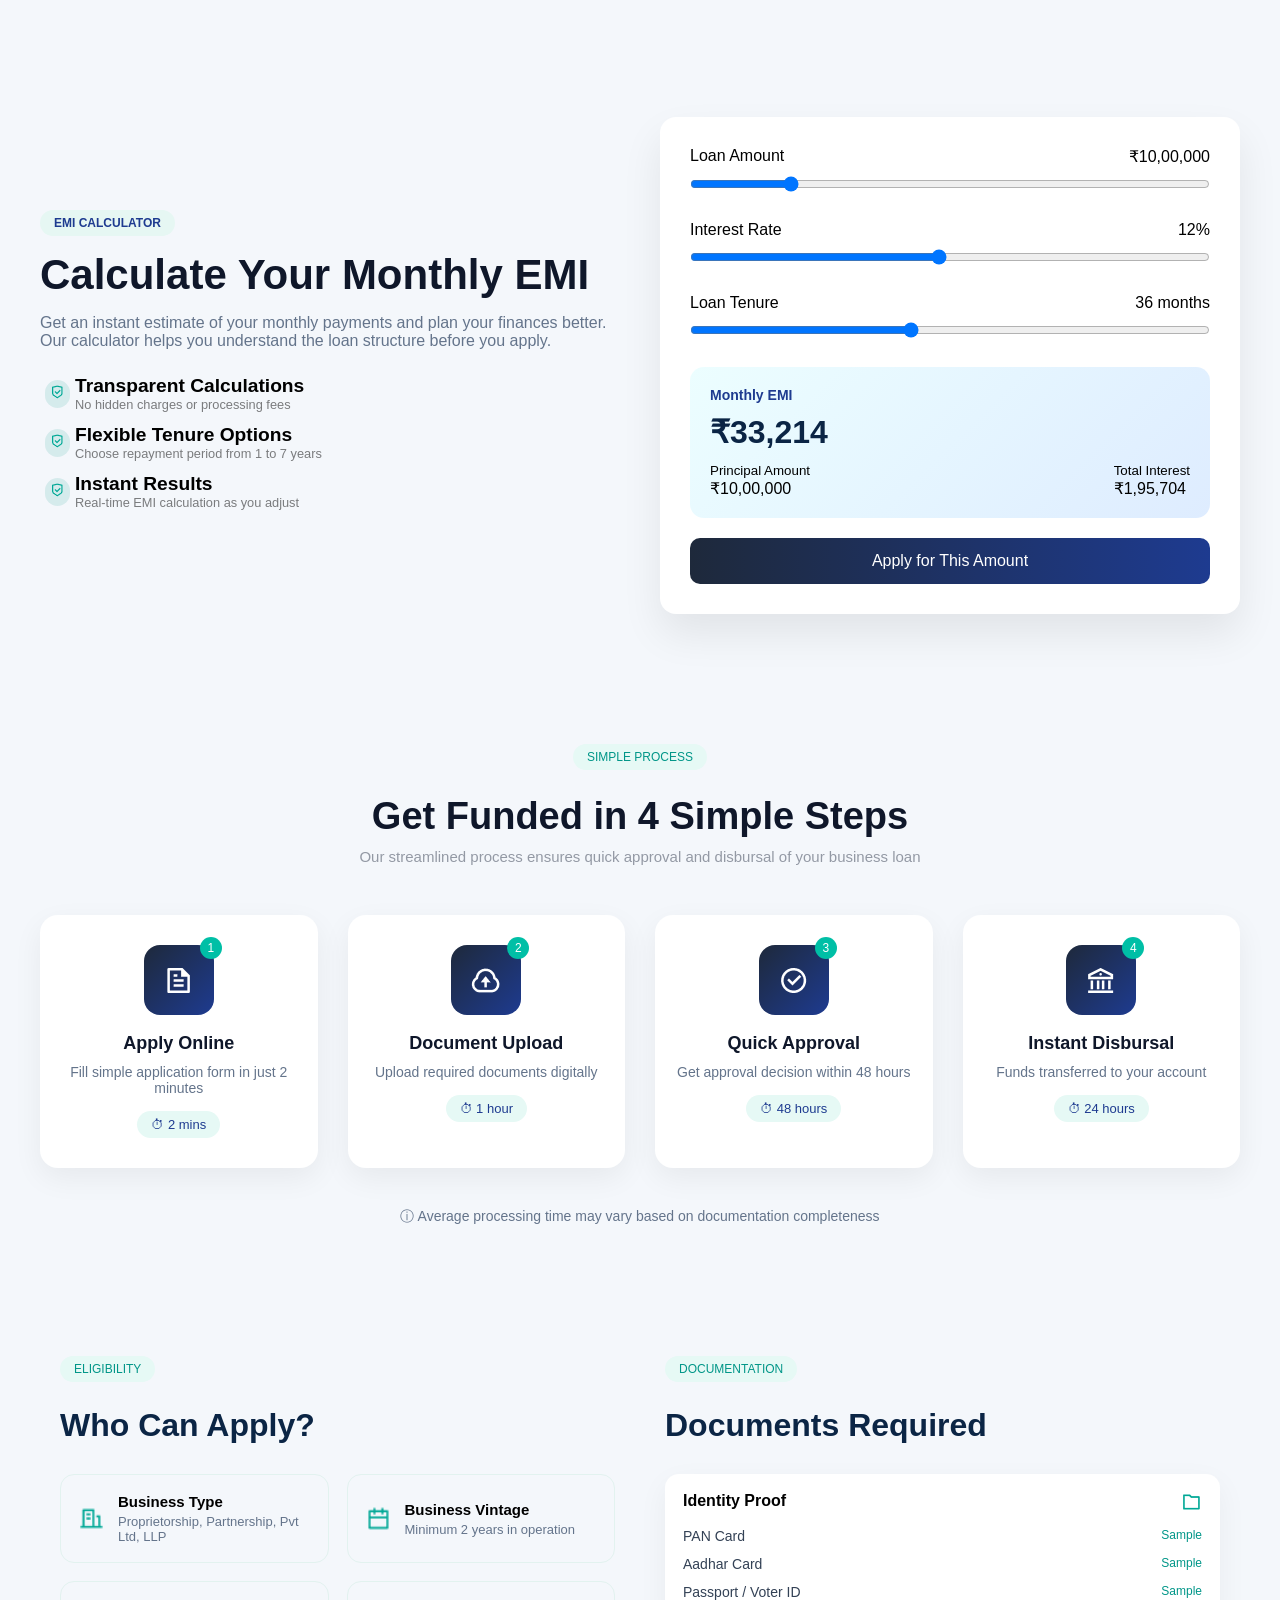
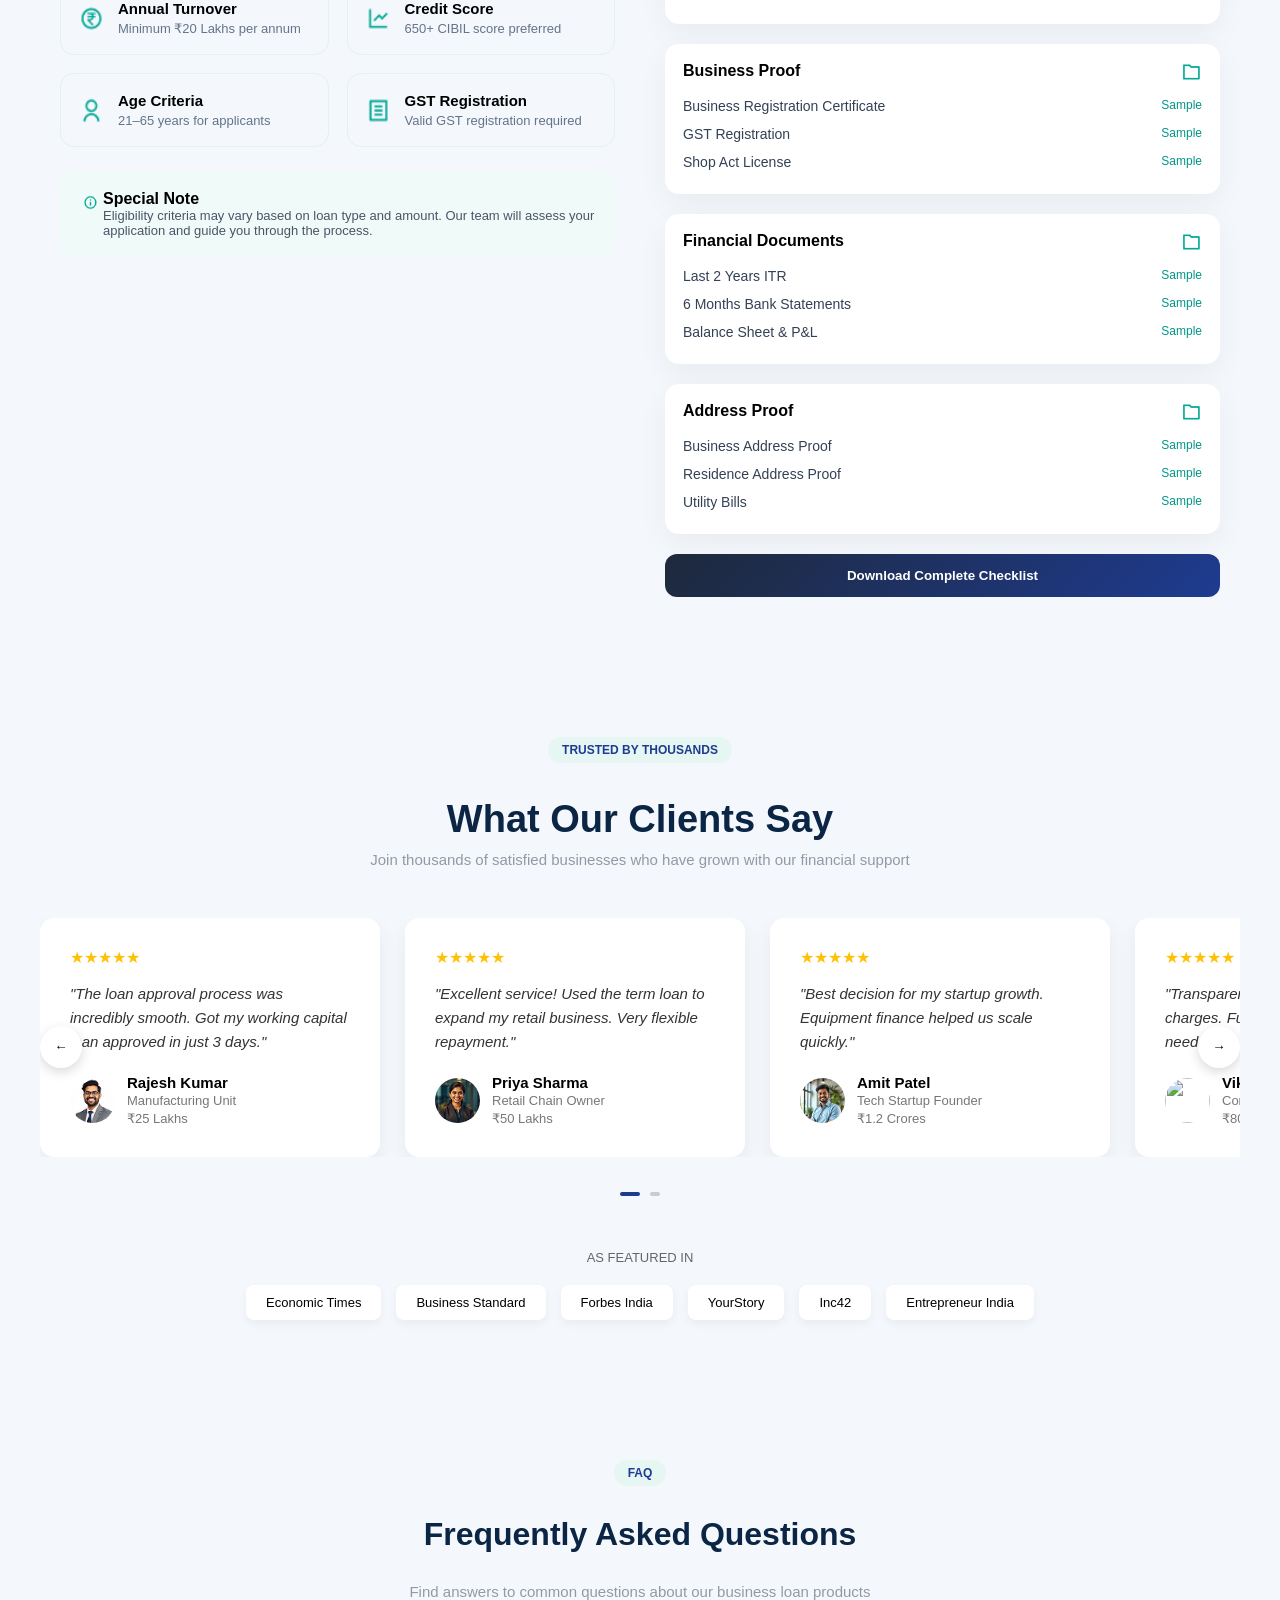
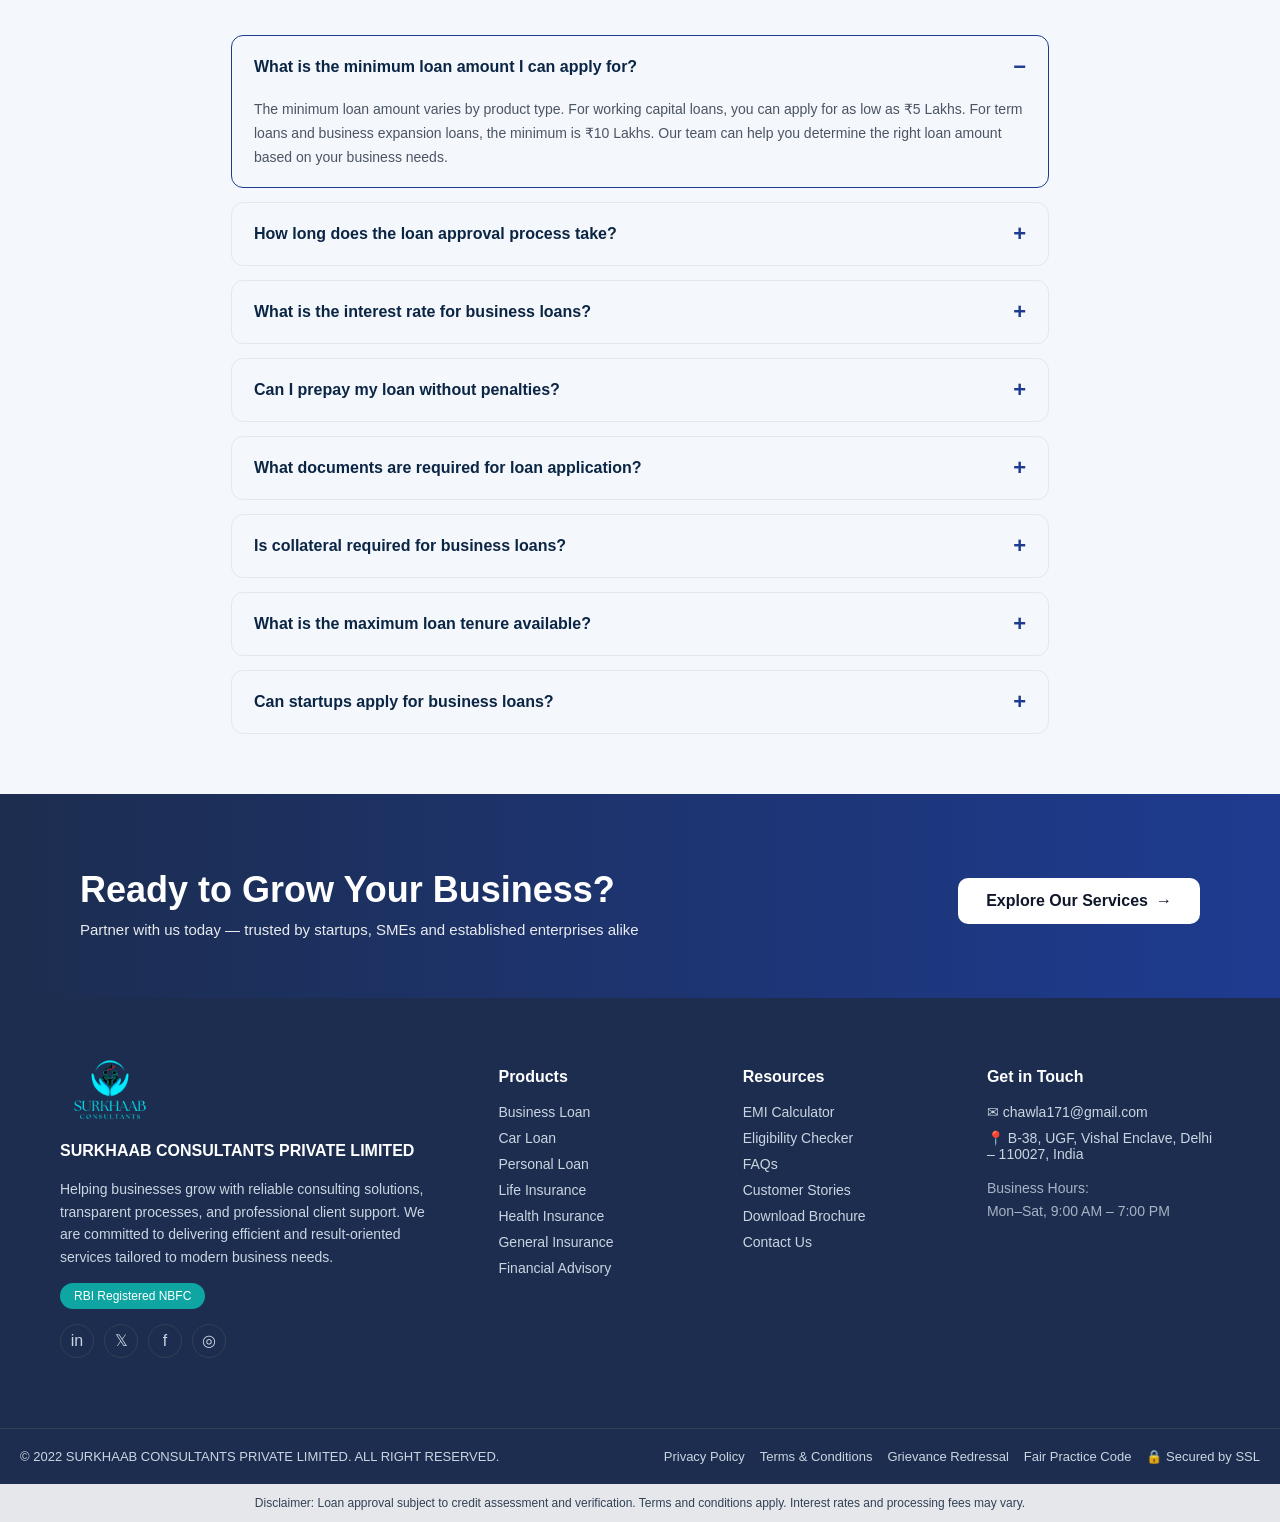
==== commit 9d00cc04: "files are updated" ====
--- a/index.html
+++ b/index.html
@@ -29,6 +29,7 @@
   <link rel="icon" type="image/png" href="img_res/icons/Trust.png" />
   <link rel="apple-touch-icon" href="img_res/icons/Trust.png" />
   <link rel="stylesheet" href="style.css" />
+  <link rel="stylesheet" href="shared.css" />
 </head>
 <body>
 
@@ -40,11 +41,12 @@
       <span>PRIVATE LIMITED</span></pre>
   </div>
   <nav class="nav-links" id="navLinks">
-    <a href="index.html">Home</a>
+    <a href="index.html" class="active">Home</a>
     <a href="services.html">Services</a>
     <a href="index.html#emi-calculator">Calculator</a>
     <a href="about.html" >About Us</a>
     <a href="index.html#faq">FAQ</a>
+    <a href="contact.html">Contact</a>
   </nav>
   <div class="nav-actions"></div>
   <div class="menu-icon" onclick="toggleMenu()">☰</div>
@@ -71,7 +73,7 @@
     <br>
 
     <div class="hero-buttons">
-      <button class="btn-primary">Get Started</button>
+      <a href="contact.html" class="btn-primary">Get Started</a>
       <a href="#emi-calculator">
         <button  class="btn-outline">Calculate EMI</button>
       </a>
@@ -248,7 +250,7 @@
   </div>
 
   <p class="help-text">Not sure which loan suits you best?</p>
-  <a href="mailto:info@surkhaabconsultants.com" class="expert-btn">Talk to Our Expert</a>
+  <a href="contact.html" class="expert-btn">Talk to Our Expert</a>
 
 </section>
 
@@ -295,7 +297,7 @@
 
       <div class="slider-group">
         <label>Loan Amount <span id="loanAmountValue">₹10,00,000</span></label>
-        <input type="range" min="" max="5000000" step="100" value="1000000" id="loanAmount">
+        <input type="range" min="100000" max="5000000" step="100" value="1000000" id="loanAmount">
       </div>
 
       <div class="slider-group">
@@ -664,8 +666,6 @@
 
   </div>
 
-  <p class="help-text">Still have questions?</p>
-  <a href="mailto:info@surkhaabconsultants.com" class="cta-btn">Talk to Expert →</a>
 </section>
 
 <!-- CTA -->
@@ -685,7 +685,7 @@
 
     <!-- ABOUT -->
     <div class="footer-col">
-      <img src="img_res/Life_Insurance_1.png" class="footer-logo" alt="Logo">
+      <img src="img_res/Life_Insurance_1.png" class="footer-logo" alt="Surkhaab Consultants footer logo">
       <h4>SURKHAAB CONSULTANTS PRIVATE LIMITED</h4>
       <p>
         Helping businesses grow with reliable consulting solutions, transparent processes, and professional 
@@ -706,13 +706,13 @@
     <div class="footer-col">
       <h4>Products</h4>
       <ul>
-        <li><a href="services.html">Business Loan</a></li>
-        <li><a href="services.html">Car Loan</a></li>
-        <li><a href="services.html">Personal Loan</a></li>
-        <li><a href="services.html">Life Insurance</a></li>
-        <li><a href="services.html">Health Insurance</a></li>
-        <li><a href="services.html">General Insurance</a></li>
-        <li><a href="services.html">Financial Advisory</a></li>
+        <li><a href="services.html#business">Business Loan</a></li>
+        <li><a href="services.html#car">Car Loan</a></li>
+        <li><a href="services.html#personal">Personal Loan</a></li>
+        <li><a href="services.html#life-insurance">Life Insurance</a></li>
+        <li><a href="services.html#health-insurance">Health Insurance</a></li>
+        <li><a href="services.html#general-insurance">General Insurance</a></li>
+        <li><a href="services.html#advisory">Financial Advisory</a></li>
       </ul>
     </div>
 
@@ -725,6 +725,7 @@
         <li><a href="index.html#faq">FAQs</a></li>
         <li><a href="#">Customer Stories</a></li>
         <li><a href="#">Download Brochure</a></li>
+        <li><a href="contact.html">Contact Us</a></li>
       </ul>
     </div>
 
@@ -732,7 +733,7 @@
     <div class="footer-col">
       <h4>Get in Touch</h4>
       <ul class="contact">
-        <li><a href="mailto:info@surkhaabconsultants.com">✉ info@surkhaabconsultants.com</a></li>
+        <li><a href="mailto:chawla171@gmail.com">✉ chawla171@gmail.com</a></li>
         <li>📍 B-38, UGF, Vishal Enclave,
 Delhi – 110027, India</li>
       </ul>
--- a/style.css
+++ b/style.css
@@ -17,34 +17,6 @@
 body {
   background: #f4f7fb;
 }
-
-/* NAVBAR */
-    .navbar {
-      padding: 8px 60px;
-      display: flex; align-items: center; justify-content: space-between;
-      position: sticky; top: 0; z-index: 1000;
-      backdrop-filter: blur(6px);
-      background: rgba(255,255,255,0.95);
-      box-shadow: 0 1px 0 rgba(0,0,0,0.07);
-    }
-    .logo { color: var(--primary-color); font-size: 18px; font-weight: 700; display: flex; align-items: center; gap: 8px; }
-    .logo img { width: 100px; }
-    .logo pre { font-family: "Segoe UI", sans-serif; font-size: 13px; line-height: 1.4; }
-    .logo span { color: var(--secondary-color); }
-    .nav-links { display: flex; align-items: center; }
-    .nav-links a { color: var(--primary-color); margin: 0 14px; text-decoration: none; font-size: 15px; font-weight: 600; transition: color 0.3s; }
-    .nav-links a:hover { color: var(--secondary-color); }
-    .nav-links a.active { border-bottom: 2px solid var(--primary-color); padding-bottom: 2px; }
-    .nav-actions { display: flex; gap: 16px; }
-    .menu-icon { display: none; font-size: 26px; color: var(--primary-color); cursor: pointer; }
-    @media (max-width: 900px) {
-      .navbar { padding: 8px 24px; }
-      .nav-links { position: absolute; top: 70px; left: 0; width: 100%; background: var(--white); flex-direction: column; align-items: center; display: none; padding: 20px 0; box-shadow: 0 8px 20px rgba(0,0,0,0.1); }
-      .nav-links a { margin: 12px 0; font-size: 16px; }
-      .nav-links.active { display: flex; }
-      .nav-actions { display: none; }
-      .menu-icon { display: block; }
-    }
 
 /* HERO */
 .hero {
@@ -62,6 +34,41 @@
   color: white;
 }
 
+@media (max-width: 900px) {
+  .hero {
+    flex-direction: column;
+    text-align: center;
+    padding: 60px 24px;
+    gap: 40px;
+  }
+  .hero-content {
+    max-width: 100%;
+  }
+  .hero-content .features {
+    justify-content: center;
+  }
+  .hero-buttons {
+    justify-content: center;
+  }
+}
+
+@media (max-width: 600px) {
+  .hero {
+    padding: 40px 16px;
+    min-height: auto;
+  }
+  .hero h1 {
+    font-size: 32px;
+  }
+  .hero p {
+    font-size: 14px;
+  }
+  .hero-buttons {
+    flex-direction: column;
+    align-items: center;
+  }
+}
+
 .hero-content {
   max-width: 600px;
 }
@@ -76,13 +83,16 @@
 }
 
 .hero h1 {
-  font-size: 48px;
+  font-size: clamp(28px, 4.5vw, 48px);
   margin-bottom: 16px;
+  line-height: 1.15;
 }
 
 .hero p {
+  font-size: clamp(14px, 1.4vw, 17px);
   opacity: 0.9;
   margin-bottom: 26px;
+  line-height: 1.6;
 }
 
 .hero-buttons {
@@ -98,6 +108,8 @@
   border-radius: 6px;
   border: none;
   font-weight: 600;
+  display: inline-block;
+  text-decoration: none;
 }
 
 .btn-outline {
@@ -108,10 +120,23 @@
   border-radius: 6px;
 }
 
+.hero-content .features {
+  display: flex;
+  flex-wrap: wrap;
+  gap: 8px 18px;
+}
+
 .features span {
-  margin-right: 18px;
+  margin-right: 0;
   font-size: 14px;
   color: #d1fae5;
+  white-space: nowrap;
+}
+
+@media (max-width: 480px) {
+  .features span {
+    font-size: 12px;
+  }
 }
 
 .features .tick-icon{
@@ -119,83 +144,90 @@
     border-radius: 10px;
     padding: 2px;
     align-items: center;
-}
-
-/*  STATS  */
+    vertical-align: middle;
+}
+
+/*  STATS — Glassmorphism Cards  */
 .stats-wrapper {
   display: flex;
   flex-direction: column;
-  gap: 26px;
+  gap: clamp(16px, 2.5vw, 26px);
 }
 
 .stat-card {
- background-color:#ffffff80 ;
-  color: var(--secondary-color);
-  width: 340px;
-  height: 80px;
+  width: 100%;
+  max-width: 400px;
+  padding: 10px 16px;
   border-radius: 14px;
+  min-height: 62px;
+
+  background: rgba(255, 255, 255, 0.12);
+  backdrop-filter: blur(16px);
+  -webkit-backdrop-filter: blur(16px);
+  border: 1px solid rgba(255, 255, 255, 0.2);
+
+  box-shadow: 0 20px 40px rgba(0, 0, 0, 0.15);
+  transition: transform 0.3s ease, box-shadow 0.3s ease;
+
   position: relative;
-  box-shadow: 0 20px 40px rgba(0, 0, 0, 0.15);
-  transition: transform 0.3s ease;
+  overflow: visible;
 }
 
 .stat-card:hover {
   transform: translateY(-6px);
-}
-
-.stat-card-flex{
-    display: flex;
-    justify-content: start;
-    align-items: center;
-}
-
-.stat-card-icon{
-     background: linear-gradient(
-    135deg,
-    var(--primary-color),
-    var(--secondary-color)
-  );
-    padding: 5px;
-    margin: 10px;
-    border-radius: 10px;
-}
-
-/* .stat-card-text{
-    padding: 5px;
-    margin-top: 15px;
-
-} */
+  box-shadow: 0 28px 50px rgba(0, 0, 0, 0.25);
+}
+
+/* --- Flex row: icon + text --- */
+.stat-card-flex {
+  display: flex;
+  align-items: center;
+  gap: 12px;
+}
+
+/* --- Circular icon container --- */
+.stat-card-icon {
+  flex-shrink: 0;
+  width: 42px;
+  height: 42px;
+  background: linear-gradient(135deg, var(--primary-color), var(--secondary-color));
+  border-radius: 50%;
+  display: flex;
+  align-items: center;
+  justify-content: center;
+}
+
+.stat-card-icon img {
+  width: 20px;
+  height: 20px;
+  object-fit: contain;
+}
+
+/* --- Text block --- */
+.stat-card-text {
+  flex: 1;
+  min-width: 0;
+}
+
 .stat-card h2 {
-  font-size: 1.5rem;
-  margin-bottom: -0px;
+  font-size: 1.1rem;
+  font-weight: 700;
+  line-height: 1.2;
   color: var(--black);
+  white-space: nowrap;
+  overflow: hidden;
+  text-overflow: ellipsis;
 }
 
 .stat-card p {
-  font-size: 1rem;
-  opacity: 0.7;
-}
-
-/* POPUP */
-.stat-popup {
-  position: absolute;
-}
-
-.stat-card-icon{
-    background-color: var(--primary-color);
-}
-
-.stat-card h3 {
-  font-size: 30px;
-  color: var(--primary-color);
-}
-
-.stat-card p {
-  font-size: 15px;
-  opacity: 0.7;
-}
-
-/* POPUP */
+  font-size: 0.75rem;
+  line-height: 1.3;
+  margin-top: 2px;
+  opacity: 0.75;
+  color: var(--secondary-color);
+}
+
+/* --- Hover popup (desktop only) --- */
 .stat-popup {
   position: absolute;
   right: 105%;
@@ -203,17 +235,111 @@
   transform: translateY(-50%);
   background: var(--secondary-color);
   color: white;
-  padding: 10px 14px;
+  padding: 8px 14px;
   border-radius: 8px;
-  font-size: 13px;
+  font-size: clamp(0.7rem, 0.9vw, 0.85rem);
   white-space: nowrap;
   opacity: 0;
   pointer-events: none;
-  transition: 0.3s;
+  transition: opacity 0.3s ease;
 }
 
 .stat-card:hover .stat-popup {
   opacity: 1;
+}
+
+/* --- Desktop side-by-side (no changes needed) --- */
+
+/* --- Tablet: 768px - 1024px --- */
+@media (max-width: 1024px) {
+  .stat-card {
+    padding: 6px 10px;
+    max-width: 220px;
+    min-height: 48px;
+  }
+  .stat-card-icon {
+    width: 30px;
+    height: 30px;
+  }
+  .stat-card-icon img {
+    width: 14px;
+    height: 14px;
+  }
+  .stat-popup {
+    display: none;
+  }
+}
+
+/* --- Mobile: <768px --- */
+@media (max-width: 768px) {
+  .stats-wrapper {
+    flex-direction: column;
+    align-items: center;
+    width: 100%;
+    gap: 12px;
+  }
+
+  .stat-card {
+    max-width: 280px;
+    width: 100%;
+    padding: 0;
+    height: 100px;
+  }
+
+  .stat-card-flex {
+    gap: 10px;
+  }
+
+  .stat-card-icon {
+    width: 100px;
+    height: 100px;
+  }
+
+  .stat-card-icon img {
+    width: 48px;
+    height: 48px;
+  }
+
+  .stat-card h2 {
+    font-size: 2rem;
+    white-space: normal;
+  }
+
+  .stat-card p {
+    font-size: 1rem;
+    color: #ffffff;
+  }
+
+  .stat-popup {
+    display: none;
+  }
+}
+
+/* --- Small phones: <480px --- */
+@media (max-width: 480px) {
+  .stat-card {
+    padding: 10px 14px;
+    max-width: 260px;
+    min-height: 54px;
+  }
+
+  .stat-card-icon {
+    width: 34px;
+    height: 34px;
+  }
+
+  .stat-card-icon img {
+    width: 16px;
+    height: 16px;
+  }
+
+  .stat-card h2 {
+    font-size: 0.9rem;
+  }
+
+  .stat-card p {
+    font-size: 0.7rem;
+  }
 }
 
 
@@ -223,6 +349,15 @@
 .solutions {
   text-align: center;
   padding: 90px 60px;
+}
+
+@media (max-width: 600px) {
+  .solutions {
+    padding: 50px 16px;
+  }
+  .solutions h2 {
+    font-size: 24px;
+  }
 }
 
 .section-badge {
@@ -237,7 +372,7 @@
 .solutions h2 {
   margin: 18px 0 10px;
   font-size: 32px;
-  color: var(--secondary);
+  color: var(--secondary-color);
 }
 
 .subtitle {
@@ -262,7 +397,7 @@
   display: block;
 }
 .loan-card {
-  background: var(--light);
+  background: var(--white);
   border-radius: 14px;
   padding: 28px 22px;
   text-align: left;
@@ -294,7 +429,7 @@
 .loan-card h3 {
   font-size: 18px;
   margin-bottom: 6px;
-  color: var(--secondary);
+  color: var(--secondary-color);
 }
 
 .loan-card h4 {
@@ -337,7 +472,7 @@
   bottom: 110%;
   left: 50%;
   transform: translateX(-50%);
-  background: var(--secondary);
+  background: var(--secondary-color);
   color: white;
   padding: 10px 14px;
   border-radius: 8px;
@@ -768,6 +903,15 @@
   padding: 80px 40px;
 }
 
+@media (max-width: 600px) {
+  .testimonials {
+    padding: 50px 16px;
+  }
+  .testimonials h2 {
+    font-size: 26px;
+  }
+}
+
 .badge {
   background: #dff5ec;
   color: var(--primary-color);
@@ -803,11 +947,18 @@
 
 .card {
   background: #fff;
-  min-width: 360px;
+  min-width: 340px;
   padding: 30px;
   border-radius: 14px;
   box-shadow: 0 8px 20px rgba(0,0,0,0.06);
   text-align: left;
+}
+
+@media (max-width: 600px) {
+  .card {
+    min-width: 260px;
+    padding: 20px;
+  }
 }
 
 .stars {
@@ -861,8 +1012,8 @@
   cursor: pointer;
 }
 
-.prev { left: -20px; }
-.next { right: -20px; }
+.prev { left: 0; z-index: 2; }
+.next { right: 0; z-index: 2; }
 
 .dots {
   margin-top: 25px;
@@ -910,6 +1061,7 @@
   max-width: 850px;
   margin: 60px auto;
   text-align: center;
+  padding: 0 16px;
 }
 
 .badge {
@@ -1054,151 +1206,40 @@
   text-decoration: underline;
 }
 
-/* FOOTER */
-.footer {
-  background: #1c2d4f;
-  color: #cbd5e1;
-}
-
-.footer-top {
-  max-width: 1200px;
-  margin: auto;
-  padding: 70px 20px;
-  display: grid;
-  grid-template-columns: 2fr 1fr 1fr 1.2fr;
-  gap: 50px;
-}
-
-.footer-logo {
-  width: 100px;
-  margin-top: -30px;
-}
-
-.footer-col h4 {
-  color: #ffffff;
-  margin-bottom: 18px;
-}
-
-.footer-col p {
-  font-size: 14px;
-  line-height: 1.6;
-}
-
-.footer-col ul {
-  list-style: none;
-}
-
-.footer-col ul li {
-  margin-bottom: 10px;
-  font-size: 14px;
-}
-
-.footer-col ul li a {
-  color: #cbd5e1;
-  text-decoration: none;
-  transition: color 0.3s;
-}
-
-.footer-col ul li a:hover {
-  color: #0ea5a3;
-}
-
-/* BADGE */
-.nbfc-badge {
-  display: inline-block;
-  background: #0ea5a3;
-  color: #ffffff;
-  padding: 6px 14px;
-  border-radius: 20px;
-  font-size: 12px;
-  margin: 15px 0;
-}
-
-/* SOCIAL */
-.social-icons {
-  display: flex;
-  gap: 10px;
-}
-
-.social-icons a {
-  width: 34px;
-  height: 34px;
-  border: 1px solid #334155;
-  border-radius: 50%;
-  display: flex;
-  align-items: center;
-  justify-content: center;
-  color: #cbd5e1;
-  text-decoration: none;
-  transition: all 0.3s;
-}
-
-.social-icons a:hover {
-  background: #0ea5a3;
-  border-color: #0ea5a3;
-  color: #ffffff;
-}
-
-/* CONTACT */
-.contact li {
-  margin-bottom: 10px;
-}
-
-.hours {
-  font-size: 13px;
-  margin-top: 15px;
-  opacity: 0.8;
-}
-
-/* FOOTER BOTTOM */
-.footer-bottom {
-  border-top: 1px solid #334155;
-  padding: 20px;
-  display: flex;
-  justify-content: space-between;
-  align-items: center;
-  font-size: 13px;
-}
-
-.footer-links {
-  display: flex;
-  gap: 15px;
-}
-
-.footer-links a {
-  color: #cbd5e1;
-  text-decoration: none;
-  transition: color 0.3s;
-}
-
-.footer-links a:hover {
-  color: #0ea5a3;
-}
-
-/* DISCLAIMER */
-.disclaimer {
-  background: #e5e7eb;
-  color: #334155;
-  font-size: 12px;
-  padding: 12px;
-  text-align: center;
-}
-
-/* RESPONSIVE */
 @media (max-width: 900px) {
   .cta-section {
     flex-direction: column;
     text-align: center;
     gap: 20px;
   }
-
-  .footer-top {
+}
+
+@media (max-width: 600px) {
+  .cta-section {
+    padding: 40px 20px;
+  }
+  .cta-content h2 {
+    font-size: 26px;
+  }
+  .faq-section h2 {
+    font-size: 24px;
+  }
+  .process-section {
+    padding: 40px 16px;
+  }
+  .eligibility-docs {
+    padding: 40px 16px;
+  }
+  .eligibility-docs h2 {
+    font-size: 24px;
+  }
+  .grid {
     grid-template-columns: 1fr;
   }
-
-  .footer-bottom {
-    flex-direction: column;
-    gap: 10px;
-    text-align: center;
+  .emi-section {
+    padding: 40px 16px;
+  }
+  .emi-left h1 {
+    font-size: 28px;
   }
 }
--- a/shared.css
+++ b/shared.css
@@ -0,0 +1,149 @@
+/* SHARED STYLES — Navbar & Footer — used across all pages */
+
+/* NAVBAR */
+.navbar {
+  padding: 8px 60px;
+  display: flex; align-items: center; justify-content: space-between;
+  position: sticky; top: 0; z-index: 1000;
+  backdrop-filter: blur(6px);
+  background: rgba(255,255,255,0.95);
+  box-shadow: 0 1px 0 rgba(0,0,0,0.07);
+}
+.logo { color: var(--primary-color); font-size: 18px; font-weight: 700; display: flex; align-items: center; gap: 8px; }
+.logo img { width: 100px; }
+.logo pre { font-family: "Segoe UI", sans-serif; font-size: 13px; line-height: 1.4; }
+.logo span { color: var(--secondary-color); }
+.nav-links { display: flex; align-items: center; }
+.nav-links a { color: var(--primary-color); margin: 0 14px; text-decoration: none; font-size: 15px; font-weight: 600; transition: color 0.3s; }
+.nav-links a:hover { color: var(--secondary-color); }
+.nav-links a.active { border-bottom: 2px solid var(--primary-color); padding-bottom: 2px; }
+.nav-actions { display: flex; gap: 16px; }
+.menu-icon { display: none; font-size: 26px; color: var(--primary-color); cursor: pointer; }
+@media (max-width: 900px) {
+  .navbar { padding: 8px 24px; }
+  .nav-links { position: absolute; top: 70px; left: 0; width: 100%; background: var(--white); flex-direction: column; align-items: center; display: none; padding: 20px 0; box-shadow: 0 8px 20px rgba(0,0,0,0.1); }
+  .nav-links a { margin: 12px 0; font-size: 16px; }
+  .nav-links.active { display: flex; }
+  .nav-actions { display: none; }
+  .menu-icon { display: block; }
+}
+
+/* FOOTER */
+.footer {
+  background: #1c2d4f;
+  color: #cbd5e1;
+}
+.footer-top {
+  max-width: 1200px;
+  margin: auto;
+  padding: 70px 20px;
+  display: grid;
+  grid-template-columns: 2fr 1fr 1fr 1.2fr;
+  gap: 50px;
+}
+.footer-logo {
+  width: 100px;
+  margin-top: -30px;
+}
+.footer-col h4 {
+  color: #ffffff;
+  margin-bottom: 18px;
+}
+.footer-col p {
+  font-size: 14px;
+  line-height: 1.6;
+}
+.footer-col ul {
+  list-style: none;
+}
+.footer-col ul li {
+  margin-bottom: 10px;
+  font-size: 14px;
+}
+.footer-col ul li a {
+  color: #cbd5e1;
+  text-decoration: none;
+  transition: color 0.3s;
+}
+.footer-col ul li a:hover {
+  color: #0ea5a3;
+}
+.nbfc-badge {
+  display: inline-block;
+  background: #0ea5a3;
+  color: #ffffff;
+  padding: 6px 14px;
+  border-radius: 20px;
+  font-size: 12px;
+  margin: 15px 0;
+}
+.social-icons {
+  display: flex;
+  gap: 10px;
+}
+.social-icons a {
+  width: 34px;
+  height: 34px;
+  border: 1px solid #334155;
+  border-radius: 50%;
+  display: flex;
+  align-items: center;
+  justify-content: center;
+  color: #cbd5e1;
+  text-decoration: none;
+  transition: all 0.3s;
+}
+.social-icons a:hover {
+  background: #0ea5a3;
+  border-color: #0ea5a3;
+  color: #ffffff;
+}
+.contact li {
+  margin-bottom: 10px;
+}
+.hours {
+  font-size: 13px;
+  margin-top: 15px;
+  opacity: 0.8;
+}
+.footer-bottom {
+  border-top: 1px solid #334155;
+  padding: 20px;
+  display: flex;
+  justify-content: space-between;
+  align-items: center;
+  font-size: 13px;
+}
+.footer-links {
+  display: flex;
+  gap: 15px;
+}
+.footer-links a {
+  color: #cbd5e1;
+  text-decoration: none;
+  transition: color 0.3s;
+}
+.footer-links a:hover {
+  color: #0ea5a3;
+}
+.disclaimer {
+  background: #e5e7eb;
+  color: #334155;
+  font-size: 12px;
+  padding: 12px;
+  text-align: center;
+}
+@media (max-width: 900px) {
+  .footer-top {
+    grid-template-columns: 1fr;
+  }
+  .footer-bottom {
+    flex-direction: column;
+    gap: 10px;
+    text-align: center;
+  }
+  .footer-links {
+    flex-wrap: wrap;
+    justify-content: center;
+  }
+}
